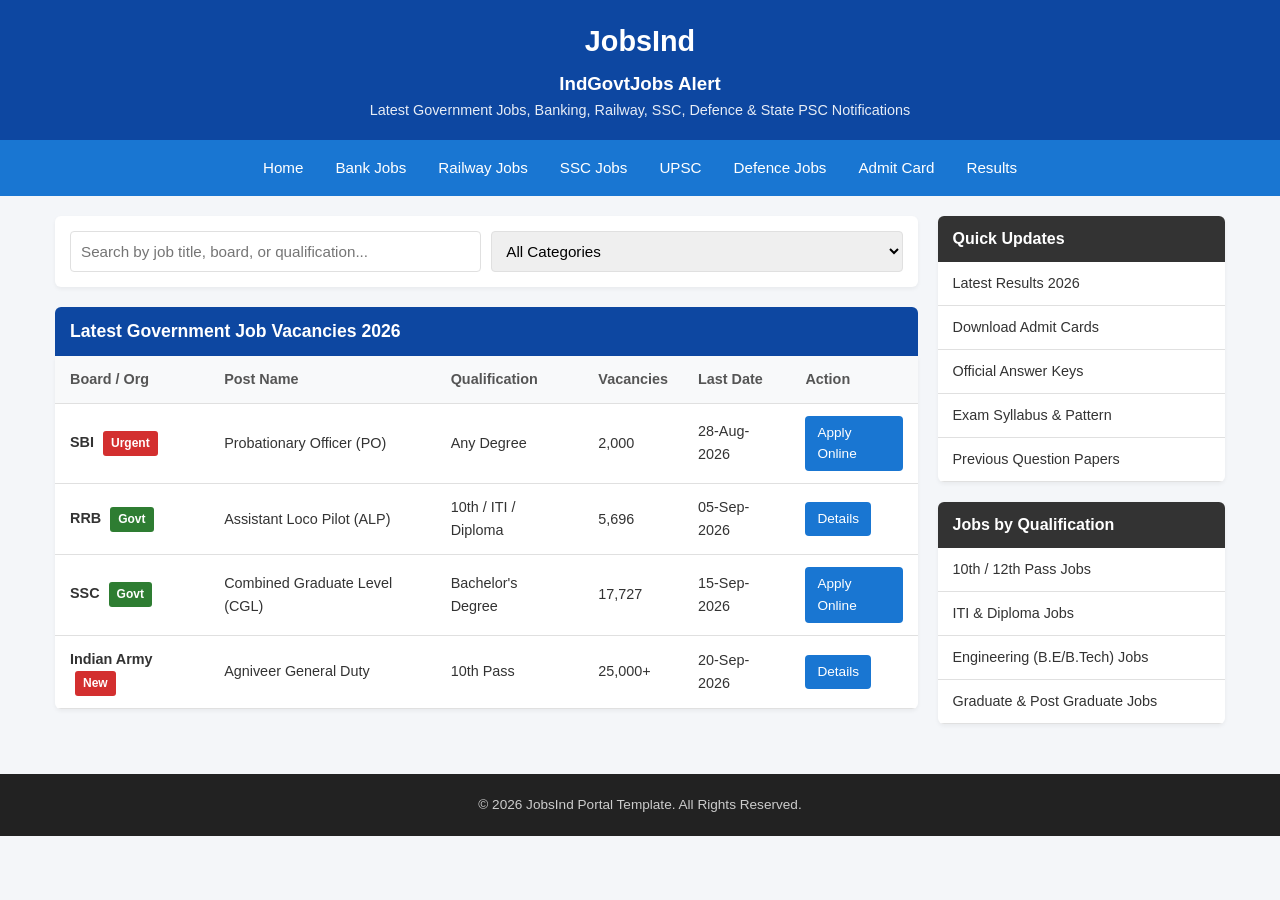
==== index.html @ b1cbacf9 "Create index.html" ====
<!DOCTYPE html>
<html lang="en">
<head>
  <meta charset="UTF-8" />
  <meta name="viewport" content="width=device-width, initial-scale=1.0" />
  <title>IndGovtJobs Alert - Latest Recruitment Notifications</title>
  <style>
    :root {
      --primary-color: #0d47a1;
      --secondary-color: #1976d2;
      --accent-color: #d32f2f;
      --bg-color: #f4f6f9;
      --card-bg: #ffffff;
      --text-color: #333333;
      --border-color: #e0e0e0;
    }

    * {
      box-sizing: border-box;
      margin: 0;
      padding: 0;
      font-family: 'Segoe UI', Tahoma, Geneva, Verdana, sans-serif;
    }

    body {
      background-color: var(--bg-color);
      color: var(--text-color);
      line-height: 1.6;
    }

    /* Header Section */
    header {
      background: var(--primary-color);
      color: #fff;
      padding: 18px 20px;
      text-align: center;
    }

    header h1 {
      font-size: 1.8rem;
      margin-bottom: 5px;
    }

    header p {
      font-size: 0.9rem;
      opacity: 0.9;
    }

    /* Navigation Bar */
    nav {
      background: var(--secondary-color);
      display: flex;
      justify-content: center;
      flex-wrap: wrap;
      padding: 8px 0;
    }

    nav a {
      color: white;
      text-decoration: none;
      padding: 8px 16px;
      font-size: 0.95rem;
      font-weight: 500;
      transition: background 0.2s;
    }

    nav a:hover {
      background: rgba(255, 255, 255, 0.2);
      border-radius: 4px;
    }

    /* Layout Grid */
    .container {
      max-width: 1200px;
      margin: 20px auto;
      padding: 0 15px;
      display: grid;
      grid-template-columns: 3fr 1fr;
      gap: 20px;
    }

    @media (max-width: 768px) {
      .container {
        grid-template-columns: 1fr;
      }
    }

    /* Filter & Search Bar */
    .search-box {
      background: var(--card-bg);
      padding: 15px;
      border-radius: 6px;
      margin-bottom: 20px;
      box-shadow: 0 2px 4px rgba(0,0,0,0.05);
      display: flex;
      gap: 10px;
      flex-wrap: wrap;
    }

    .search-box input, .search-box select {
      padding: 10px;
      border: 1px solid var(--border-color);
      border-radius: 4px;
      flex: 1;
      min-width: 180px;
      font-size: 0.95rem;
    }

    /* Main Table Section */
    .section-title {
      background: var(--primary-color);
      color: white;
      padding: 10px 15px;
      font-size: 1.1rem;
      border-radius: 6px 6px 0 0;
      font-weight: 600;
    }

    .job-table-container {
      background: var(--card-bg);
      border-radius: 0 0 6px 6px;
      box-shadow: 0 2px 4px rgba(0,0,0,0.05);
      overflow-x: auto;
    }

    table {
      width: 100%;
      border-collapse: collapse;
      text-align: left;
    }

    th, td {
      padding: 12px 15px;
      border-bottom: 1px solid var(--border-color);
      font-size: 0.9rem;
    }

    th {
      background-color: #f8f9fa;
      color: #555;
    }

    tr:hover {
      background-color: #f1f5f9;
    }

    .badge {
      display: inline-block;
      padding: 3px 8px;
      font-size: 0.75rem;
      border-radius: 3px;
      font-weight: 600;
      color: white;
      margin-left: 5px;
    }

    .badge-urgent { background: var(--accent-color); }
    .badge-govt { background: #2e7d32; }

    .btn-apply {
      background: var(--secondary-color);
      color: white;
      padding: 6px 12px;
      text-decoration: none;
      border-radius: 4px;
      font-size: 0.85rem;
      display: inline-block;
    }

    .btn-apply:hover {
      background: var(--primary-color);
    }

    /* Sidebar Widgets */
    .widget {
      background: var(--card-bg);
      border-radius: 6px;
      margin-bottom: 20px;
      box-shadow: 0 2px 4px rgba(0,0,0,0.05);
      overflow: hidden;
    }

    .widget-title {
      background: #333;
      color: white;
      padding: 10px 15px;
      font-size: 1rem;
      font-weight: 600;
    }

    .widget-list {
      list-style: none;
    }

    .widget-list li {
      border-bottom: 1px solid var(--border-color);
    }

    .widget-list a {
      display: block;
      padding: 10px 15px;
      color: var(--text-color);
      text-decoration: none;
      font-size: 0.9rem;
      transition: background 0.2s;
    }

    .widget-list a:hover {
      background: #eef2f7;
      color: var(--primary-color);
    }

    /* Footer */
    footer {
      background: #222;
      color: #ccc;
      text-align: center;
      padding: 20px;
      margin-top: 30px;
      font-size: 0.85rem;
    }
  </style>
</head>
<body>

  <!-- Header -->
  <header>
    <h1>JobsInd</h1>
    <h3>IndGovtJobs Alert</h3>
    <p>Latest Government Jobs, Banking, Railway, SSC, Defence & State PSC Notifications</p>
  </header>

  <!-- Navigation Menu -->
  <nav>
    <a href="#">Home</a>
    <a href="#">Bank Jobs</a>
    <a href="#">Railway Jobs</a>
    <a href="#">SSC Jobs</a>
    <a href="#">UPSC</a>
    <a href="#">Defence Jobs</a>
    <a href="#">Admit Card</a>
    <a href="#">Results</a>
  </nav>

  <!-- Main Container -->
  <div class="container">
    
    <!-- Left Column: Main Content -->
    <main>
      <!-- Real-time Filter Bar -->
      <div class="search-box">
        <input type="text" id="searchInput" placeholder="Search by job title, board, or qualification..." onkeyup="filterJobs()" />
        <select id="categorySelect" onchange="filterJobs()">
          <option value="">All Categories</option>
          <option value="Banking">Banking</option>
          <option value="Railways">Railways</option>
          <option value="SSC">SSC</option>
          <option value="Defence">Defence</option>
        </select>
      </div>

      <!-- Job Recruitment Table -->
      <div class="section-title">Latest Government Job Vacancies 2026</div>
      <div class="job-table-container">
        <table id="jobsTable">
          <thead>
            <tr>
              <th>Board / Org</th>
              <th>Post Name</th>
              <th>Qualification</th>
              <th>Vacancies</th>
              <th>Last Date</th>
              <th>Action</th>
            </tr>
          </thead>
          <tbody>
            <tr data-category="Banking">
              <td><strong>SBI</strong> <span class="badge badge-urgent">Urgent</span></td>
              <td>Probationary Officer (PO)</td>
              <td>Any Degree</td>
              <td>2,000</td>
              <td>28-Aug-2026</td>
              <td><a href="#" class="btn-apply">Apply Online</a></td>
            </tr>
            <tr data-category="Railways">
              <td><strong>RRB</strong> <span class="badge badge-govt">Govt</span></td>
              <td>Assistant Loco Pilot (ALP)</td>
              <td>10th / ITI / Diploma</td>
              <td>5,696</td>
              <td>05-Sep-2026</td>
              <td><a href="#" class="btn-apply">Details</a></td>
            </tr>
            <tr data-category="SSC">
              <td><strong>SSC</strong> <span class="badge badge-govt">Govt</span></td>
              <td>Combined Graduate Level (CGL)</td>
              <td>Bachelor's Degree</td>
              <td>17,727</td>
              <td>15-Sep-2026</td>
              <td><a href="#" class="btn-apply">Apply Online</a></td>
            </tr>
            <tr data-category="Defence">
              <td><strong>Indian Army</strong> <span class="badge badge-urgent">New</span></td>
              <td>Agniveer General Duty</td>
              <td>10th Pass</td>
              <td>25,000+</td>
              <td>20-Sep-2026</td>
              <td><a href="#" class="btn-apply">Details</a></td>
            </tr>
          </tbody>
        </table>
      </div>
    </main>

    <!-- Right Sidebar -->
    <aside>
      <div class="widget">
        <div class="widget-title">Quick Updates</div>
        <ul class="widget-list">
          <li><a href="#">Latest Results 2026</a></li>
          <li><a href="#">Download Admit Cards</a></li>
          <li><a href="#">Official Answer Keys</a></li>
          <li><a href="#">Exam Syllabus & Pattern</a></li>
          <li><a href="#">Previous Question Papers</a></li>
        </ul>
      </div>

      <div class="widget">
        <div class="widget-title">Jobs by Qualification</div>
        <ul class="widget-list">
          <li><a href="#">10th / 12th Pass Jobs</a></li>
          <li><a href="#">ITI & Diploma Jobs</a></li>
          <li><a href="#">Engineering (B.E/B.Tech) Jobs</a></li>
          <li><a href="#">Graduate & Post Graduate Jobs</a></li>
        </ul>
      </div>
    </aside>

  </div>

  <!-- Footer -->
  <footer>
    <p>&copy; 2026 JobsInd Portal Template. All Rights Reserved.</p>
  </footer>

  <!-- JavaScript Filter Logic -->
  <script>
    function filterJobs() {
      const searchInput = document.getElementById('searchInput').value.toLowerCase();
      const selectedCategory = document.getElementById('categorySelect').value;
      const tableRows = document.querySelectorAll('#jobsTable tbody tr');

      tableRows.forEach(row => {
        const textContent = row.textContent.toLowerCase();
        const rowCategory = row.getAttribute('data-category');

        const matchesSearch = textContent.includes(searchInput);
        const matchesCategory = selectedCategory === "" || rowCategory === selectedCategory;

        if (matchesSearch && matchesCategory) {
          row.style.display = "";
        } else {
          row.style.display = "none";
        }
      });
    }
  </script>
</body>
</html>
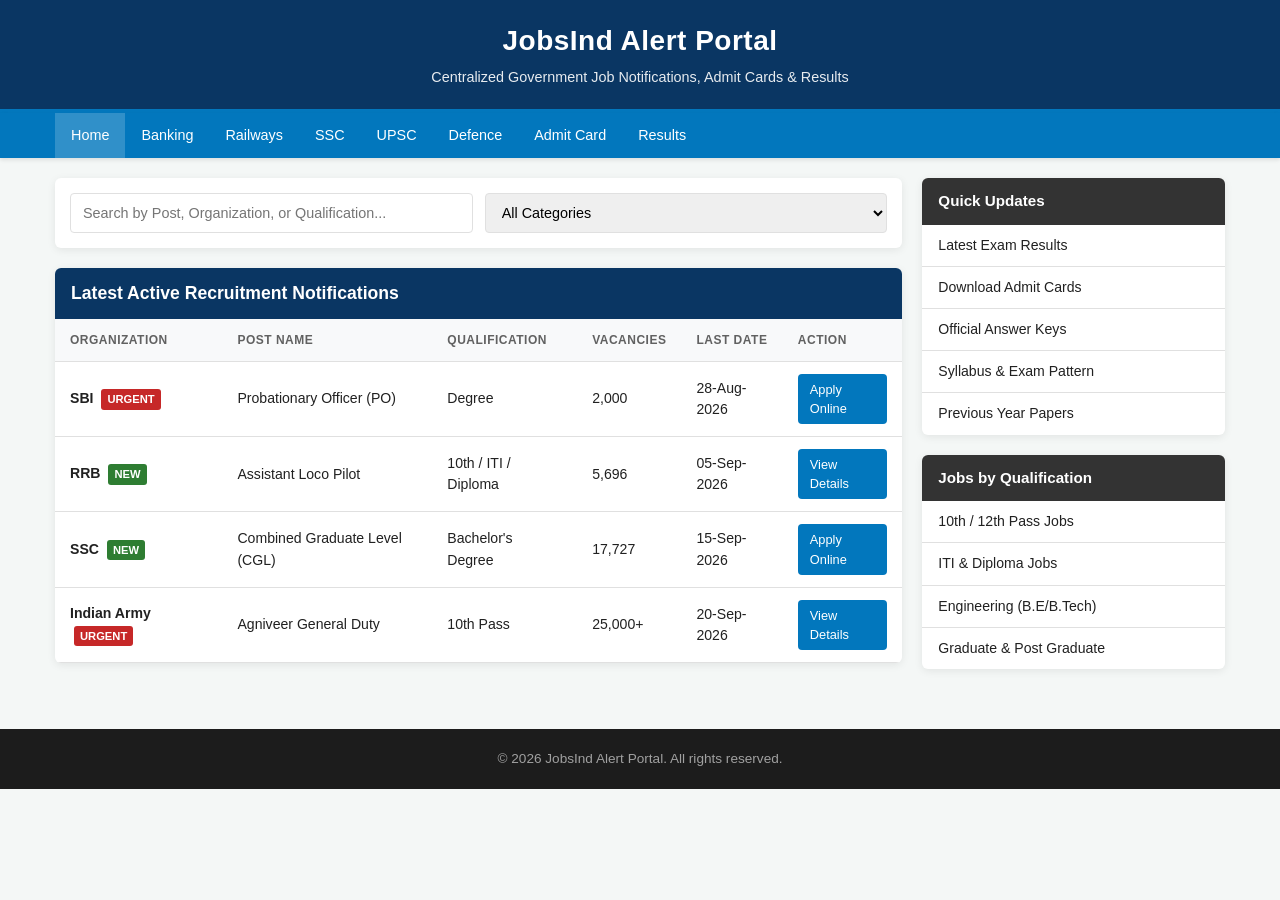
==== commit 70c9de91: "Update index.html" ====
--- a/index.html
+++ b/index.html
@@ -3,123 +3,155 @@
 <head>
   <meta charset="UTF-8" />
   <meta name="viewport" content="width=device-width, initial-scale=1.0" />
-  <title>IndGovtJobs Alert - Latest Recruitment Notifications</title>
+  <title>JobsInd Alert Portal - Latest Government Recruitment</title>
   <style>
+    /* CSS Variables for Global Styling */
     :root {
-      --primary-color: #0d47a1;
-      --secondary-color: #1976d2;
-      --accent-color: #d32f2f;
-      --bg-color: #f4f6f9;
-      --card-bg: #ffffff;
-      --text-color: #333333;
+      --primary: #0a3663;
+      --primary-hover: #072748;
+      --secondary: #0277bd;
+      --accent: #c62828;
+      --bg-light: #f4f7f6;
+      --surface: #ffffff;
+      --text-main: #212121;
+      --text-muted: #616161;
       --border-color: #e0e0e0;
-    }
-
+      --shadow: 0 2px 8px rgba(0, 0, 0, 0.08);
+      --radius: 6px;
+    }
+
+    /* Reset & Base Styles */
     * {
       box-sizing: border-box;
       margin: 0;
       padding: 0;
-      font-family: 'Segoe UI', Tahoma, Geneva, Verdana, sans-serif;
+      font-family: -apple-system, BlinkMacSystemFont, "Segoe UI", Roboto, Oxygen, Ubuntu, Cantarell, sans-serif;
     }
 
     body {
-      background-color: var(--bg-color);
-      color: var(--text-color);
-      line-height: 1.6;
-    }
-
-    /* Header Section */
+      background-color: var(--bg-light);
+      color: var(--text-main);
+      line-height: 1.5;
+    }
+
+    /* Top Header */
     header {
-      background: var(--primary-color);
-      color: #fff;
-      padding: 18px 20px;
+      background: var(--primary);
+      color: #ffffff;
+      padding: 20px 15px;
       text-align: center;
+      border-bottom: 4px solid var(--secondary);
     }
 
     header h1 {
-      font-size: 1.8rem;
-      margin-bottom: 5px;
+      font-size: 1.75rem;
+      font-weight: 700;
+      letter-spacing: 0.5px;
     }
 
     header p {
       font-size: 0.9rem;
+      margin-top: 5px;
       opacity: 0.9;
     }
 
     /* Navigation Bar */
+    .nav-wrapper {
+      background: var(--secondary);
+      position: sticky;
+      top: 0;
+      z-index: 100;
+      box-shadow: 0 2px 4px rgba(0,0,0,0.1);
+    }
+
     nav {
-      background: var(--secondary-color);
+      max-width: 1200px;
+      margin: 0 auto;
       display: flex;
-      justify-content: center;
-      flex-wrap: wrap;
-      padding: 8px 0;
-    }
-
-    nav a {
-      color: white;
+      justify-content: space-between;
+      align-items: center;
+      padding: 0 15px;
+    }
+
+    .nav-links {
+      display: flex;
+      list-style: none;
+      overflow-x: auto;
+      white-space: nowrap;
+      -webkit-overflow-scrolling: touch;
+    }
+
+    .nav-links li a {
+      display: block;
+      color: #ffffff;
       text-decoration: none;
-      padding: 8px 16px;
-      font-size: 0.95rem;
+      padding: 12px 16px;
+      font-size: 0.9rem;
       font-weight: 500;
       transition: background 0.2s;
     }
 
-    nav a:hover {
-      background: rgba(255, 255, 255, 0.2);
-      border-radius: 4px;
-    }
-
-    /* Layout Grid */
+    .nav-links li a:hover,
+    .nav-links li a.active {
+      background: rgba(255, 255, 255, 0.18);
+    }
+
+    /* Responsive Main Container */
     .container {
       max-width: 1200px;
       margin: 20px auto;
       padding: 0 15px;
       display: grid;
-      grid-template-columns: 3fr 1fr;
+      grid-template-columns: 2.8fr 1fr;
       gap: 20px;
     }
 
-    @media (max-width: 768px) {
-      .container {
-        grid-template-columns: 1fr;
-      }
-    }
-
     /* Filter & Search Bar */
-    .search-box {
-      background: var(--card-bg);
+    .filter-card {
+      background: var(--surface);
       padding: 15px;
-      border-radius: 6px;
+      border-radius: var(--radius);
+      box-shadow: var(--shadow);
       margin-bottom: 20px;
-      box-shadow: 0 2px 4px rgba(0,0,0,0.05);
       display: flex;
-      gap: 10px;
+      gap: 12px;
       flex-wrap: wrap;
     }
 
-    .search-box input, .search-box select {
-      padding: 10px;
+    .filter-card input,
+    .filter-card select {
+      padding: 10px 12px;
       border: 1px solid var(--border-color);
       border-radius: 4px;
+      font-size: 0.9rem;
+      outline: none;
       flex: 1;
       min-width: 180px;
-      font-size: 0.95rem;
-    }
-
-    /* Main Table Section */
-    .section-title {
-      background: var(--primary-color);
-      color: white;
-      padding: 10px 15px;
+    }
+
+    .filter-card input:focus,
+    .filter-card select:focus {
+      border-color: var(--secondary);
+    }
+
+    /* Content Area & Table */
+    .card {
+      background: var(--surface);
+      border-radius: var(--radius);
+      box-shadow: var(--shadow);
+      overflow: hidden;
+    }
+
+    .card-header {
+      background: var(--primary);
+      color: #ffffff;
+      padding: 12px 16px;
       font-size: 1.1rem;
-      border-radius: 6px 6px 0 0;
       font-weight: 600;
     }
 
-    .job-table-container {
-      background: var(--card-bg);
-      border-radius: 0 0 6px 6px;
-      box-shadow: 0 2px 4px rgba(0,0,0,0.05);
+    .table-responsive {
+      width: 100%;
       overflow-x: auto;
     }
 
@@ -127,64 +159,73 @@
       width: 100%;
       border-collapse: collapse;
       text-align: left;
+      min-width: 600px; /* Guarantees table structure on smaller screens */
     }
 
     th, td {
       padding: 12px 15px;
       border-bottom: 1px solid var(--border-color);
-      font-size: 0.9rem;
+      font-size: 0.88rem;
     }
 
     th {
-      background-color: #f8f9fa;
-      color: #555;
-    }
-
-    tr:hover {
-      background-color: #f1f5f9;
-    }
-
+      background: #f8f9fa;
+      color: var(--text-muted);
+      font-weight: 600;
+      text-transform: uppercase;
+      font-size: 0.75rem;
+      letter-spacing: 0.5px;
+    }
+
+    tbody tr:hover {
+      background: #f1f5f9;
+    }
+
+    /* Badges & Buttons */
     .badge {
       display: inline-block;
-      padding: 3px 8px;
-      font-size: 0.75rem;
+      padding: 2px 6px;
       border-radius: 3px;
-      font-weight: 600;
-      color: white;
-      margin-left: 5px;
-    }
-
-    .badge-urgent { background: var(--accent-color); }
-    .badge-govt { background: #2e7d32; }
-
-    .btn-apply {
-      background: var(--secondary-color);
-      color: white;
+      font-size: 0.7rem;
+      font-weight: 700;
+      color: #ffffff;
+      margin-left: 4px;
+      text-transform: uppercase;
+    }
+
+    .badge-urgent { background-color: var(--accent); }
+    .badge-new { background-color: #2e7d32; }
+
+    .btn-action {
+      background: var(--secondary);
+      color: #ffffff;
       padding: 6px 12px;
       text-decoration: none;
       border-radius: 4px;
-      font-size: 0.85rem;
+      font-size: 0.8rem;
+      font-weight: 500;
       display: inline-block;
-    }
-
-    .btn-apply:hover {
-      background: var(--primary-color);
+      transition: background 0.2s;
+    }
+
+    .btn-action:hover {
+      background: var(--primary);
     }
 
     /* Sidebar Widgets */
-    .widget {
-      background: var(--card-bg);
-      border-radius: 6px;
+    .sidebar-widget {
+      background: var(--surface);
+      border-radius: var(--radius);
+      box-shadow: var(--shadow);
       margin-bottom: 20px;
-      box-shadow: 0 2px 4px rgba(0,0,0,0.05);
       overflow: hidden;
     }
 
-    .widget-title {
-      background: #333;
-      color: white;
-      padding: 10px 15px;
-      font-size: 1rem;
+    .widget-header {
+      background: #333333;
+      color: #ffffff;
+      padding: 12px 16px;
+      font-size: 0.95rem;
       font-weight: 600;
     }
 
@@ -196,28 +237,57 @@
       border-bottom: 1px solid var(--border-color);
     }
 
+    .widget-list li:last-child {
+      border-bottom: none;
+    }
+
     .widget-list a {
       display: block;
-      padding: 10px 15px;
-      color: var(--text-color);
+      padding: 10px 16px;
+      color: var(--text-main);
       text-decoration: none;
-      font-size: 0.9rem;
-      transition: background 0.2s;
+      font-size: 0.88rem;
+      transition: background 0.2s, color 0.2s;
     }
 
     .widget-list a:hover {
-      background: #eef2f7;
-      color: var(--primary-color);
+      background: #f0f4f8;
+      color: var(--secondary);
     }
 
     /* Footer */
     footer {
-      background: #222;
-      color: #ccc;
+      background: #1c1c1c;
+      color: #a0a0a0;
       text-align: center;
-      padding: 20px;
-      margin-top: 30px;
+      padding: 20px 15px;
       font-size: 0.85rem;
+      margin-top: 40px;
+    }
+
+    /* Mobile Responsive Breakpoint */
+    @media (max-width: 768px) {
+      .container {
+        grid-template-columns: 1fr;
+        margin: 10px auto;
+      }
+
+      header h1 {
+        font-size: 1.4rem;
+      }
+
+      header p {
+        font-size: 0.8rem;
+      }
+
+      .filter-card {
+        flex-direction: column;
+      }
+
+      .filter-card input,
+      .filter-card select {
+        width: 100%;
+      }
     }
   </style>
 </head>
@@ -225,32 +295,40 @@
 
   <!-- Header -->
   <header>
-    <h1>JobsInd</h1>
-    <h3>IndGovtJobs Alert</h3>
-    <p>Latest Government Jobs, Banking, Railway, SSC, Defence & State PSC Notifications</p>
+    <h1>JobsInd Alert Portal</h1>
+    <p>Centralized Government Job Notifications, Admit Cards & Results</p>
   </header>
 
-  <!-- Navigation Menu -->
-  <nav>
-    <a href="#">Home</a>
-    <a href="#">Bank Jobs</a>
-    <a href="#">Railway Jobs</a>
-    <a href="#">SSC Jobs</a>
-    <a href="#">UPSC</a>
-    <a href="#">Defence Jobs</a>
-    <a href="#">Admit Card</a>
-    <a href="#">Results</a>
-  </nav>
-
-  <!-- Main Container -->
+  <!-- Responsive Navigation -->
+  <div class="nav-wrapper">
+    <nav>
+      <ul class="nav-links">
+        <li><a href="#" class="active">Home</a></li>
+        <li><a href="#">Banking</a></li>
+        <li><a href="#">Railways</a></li>
+        <li><a href="#">SSC</a></li>
+        <li><a href="#">UPSC</a></li>
+        <li><a href="#">Defence</a></li>
+        <li><a href="#">Admit Card</a></li>
+        <li><a href="#">Results</a></li>
+      </ul>
+    </nav>
+  </div>
+
+  <!-- Main Grid Layout -->
   <div class="container">
-    
-    <!-- Left Column: Main Content -->
+
+    <!-- Primary Content Area -->
     <main>
-      <!-- Real-time Filter Bar -->
-      <div class="search-box">
-        <input type="text" id="searchInput" placeholder="Search by job title, board, or qualification..." onkeyup="filterJobs()" />
-        <select id="categorySelect" onchange="filterJobs()">
+      <!-- Search and Filter Tools -->
+      <div class="filter-card">
+        <input 
+          type="text" 
+          id="searchInput" 
+          placeholder="Search by Post, Organization, or Qualification..." 
+          onkeyup="applyFilter()"
+        />
+        <select id="categorySelect" onchange="applyFilter()">
           <option value="">All Categories</option>
           <option value="Banking">Banking</option>
           <option value="Railways">Railways</option>
@@ -259,78 +337,80 @@
         </select>
       </div>
 
-      <!-- Job Recruitment Table -->
-      <div class="section-title">Latest Government Job Vacancies 2026</div>
-      <div class="job-table-container">
-        <table id="jobsTable">
-          <thead>
-            <tr>
-              <th>Board / Org</th>
-              <th>Post Name</th>
-              <th>Qualification</th>
-              <th>Vacancies</th>
-              <th>Last Date</th>
-              <th>Action</th>
-            </tr>
-          </thead>
-          <tbody>
-            <tr data-category="Banking">
-              <td><strong>SBI</strong> <span class="badge badge-urgent">Urgent</span></td>
-              <td>Probationary Officer (PO)</td>
-              <td>Any Degree</td>
-              <td>2,000</td>
-              <td>28-Aug-2026</td>
-              <td><a href="#" class="btn-apply">Apply Online</a></td>
-            </tr>
-            <tr data-category="Railways">
-              <td><strong>RRB</strong> <span class="badge badge-govt">Govt</span></td>
-              <td>Assistant Loco Pilot (ALP)</td>
-              <td>10th / ITI / Diploma</td>
-              <td>5,696</td>
-              <td>05-Sep-2026</td>
-              <td><a href="#" class="btn-apply">Details</a></td>
-            </tr>
-            <tr data-category="SSC">
-              <td><strong>SSC</strong> <span class="badge badge-govt">Govt</span></td>
-              <td>Combined Graduate Level (CGL)</td>
-              <td>Bachelor's Degree</td>
-              <td>17,727</td>
-              <td>15-Sep-2026</td>
-              <td><a href="#" class="btn-apply">Apply Online</a></td>
-            </tr>
-            <tr data-category="Defence">
-              <td><strong>Indian Army</strong> <span class="badge badge-urgent">New</span></td>
-              <td>Agniveer General Duty</td>
-              <td>10th Pass</td>
-              <td>25,000+</td>
-              <td>20-Sep-2026</td>
-              <td><a href="#" class="btn-apply">Details</a></td>
-            </tr>
-          </tbody>
-        </table>
+      <!-- Main Job Table -->
+      <div class="card">
+        <div class="card-header">Latest Active Recruitment Notifications</div>
+        <div class="table-responsive">
+          <table id="recruitmentTable">
+            <thead>
+              <tr>
+                <th>Organization</th>
+                <th>Post Name</th>
+                <th>Qualification</th>
+                <th>Vacancies</th>
+                <th>Last Date</th>
+                <th>Action</th>
+              </tr>
+            </thead>
+            <tbody>
+              <tr data-category="Banking">
+                <td><strong>SBI</strong> <span class="badge badge-urgent">Urgent</span></td>
+                <td>Probationary Officer (PO)</td>
+                <td>Degree</td>
+                <td>2,000</td>
+                <td>28-Aug-2026</td>
+                <td><a href="#" class="btn-action">Apply Online</a></td>
+              </tr>
+              <tr data-category="Railways">
+                <td><strong>RRB</strong> <span class="badge badge-new">New</span></td>
+                <td>Assistant Loco Pilot</td>
+                <td>10th / ITI / Diploma</td>
+                <td>5,696</td>
+                <td>05-Sep-2026</td>
+                <td><a href="#" class="btn-action">View Details</a></td>
+              </tr>
+              <tr data-category="SSC">
+                <td><strong>SSC</strong> <span class="badge badge-new">New</span></td>
+                <td>Combined Graduate Level (CGL)</td>
+                <td>Bachelor's Degree</td>
+                <td>17,727</td>
+                <td>15-Sep-2026</td>
+                <td><a href="#" class="btn-action">Apply Online</a></td>
+              </tr>
+              <tr data-category="Defence">
+                <td><strong>Indian Army</strong> <span class="badge badge-urgent">Urgent</span></td>
+                <td>Agniveer General Duty</td>
+                <td>10th Pass</td>
+                <td>25,000+</td>
+                <td>20-Sep-2026</td>
+                <td><a href="#" class="btn-action">View Details</a></td>
+              </tr>
+            </tbody>
+          </table>
+        </div>
       </div>
     </main>
 
-    <!-- Right Sidebar -->
+    <!-- Sidebar Section -->
     <aside>
-      <div class="widget">
-        <div class="widget-title">Quick Updates</div>
+      <div class="sidebar-widget">
+        <div class="widget-header">Quick Updates</div>
         <ul class="widget-list">
-          <li><a href="#">Latest Results 2026</a></li>
+          <li><a href="#">Latest Exam Results</a></li>
           <li><a href="#">Download Admit Cards</a></li>
           <li><a href="#">Official Answer Keys</a></li>
-          <li><a href="#">Exam Syllabus & Pattern</a></li>
-          <li><a href="#">Previous Question Papers</a></li>
+          <li><a href="#">Syllabus & Exam Pattern</a></li>
+          <li><a href="#">Previous Year Papers</a></li>
         </ul>
       </div>
 
-      <div class="widget">
-        <div class="widget-title">Jobs by Qualification</div>
+      <div class="sidebar-widget">
+        <div class="widget-header">Jobs by Qualification</div>
         <ul class="widget-list">
           <li><a href="#">10th / 12th Pass Jobs</a></li>
           <li><a href="#">ITI & Diploma Jobs</a></li>
-          <li><a href="#">Engineering (B.E/B.Tech) Jobs</a></li>
-          <li><a href="#">Graduate & Post Graduate Jobs</a></li>
+          <li><a href="#">Engineering (B.E/B.Tech)</a></li>
+          <li><a href="#">Graduate & Post Graduate</a></li>
         </ul>
       </div>
     </aside>
@@ -339,21 +419,21 @@
 
   <!-- Footer -->
   <footer>
-    <p>&copy; 2026 JobsInd Portal Template. All Rights Reserved.</p>
+    <p>&copy; 2026 JobsInd Alert Portal. All rights reserved.</p>
   </footer>
 
-  <!-- JavaScript Filter Logic -->
+  <!-- Filter JavaScript -->
   <script>
-    function filterJobs() {
-      const searchInput = document.getElementById('searchInput').value.toLowerCase();
+    function applyFilter() {
+      const searchVal = document.getElementById('searchInput').value.toLowerCase();
       const selectedCategory = document.getElementById('categorySelect').value;
-      const tableRows = document.querySelectorAll('#jobsTable tbody tr');
-
-      tableRows.forEach(row => {
-        const textContent = row.textContent.toLowerCase();
+      const rows = document.querySelectorAll('#recruitmentTable tbody tr');
+
+      rows.forEach(row => {
+        const rowText = row.textContent.toLowerCase();
         const rowCategory = row.getAttribute('data-category');
 
-        const matchesSearch = textContent.includes(searchInput);
+        const matchesSearch = rowText.includes(searchVal);
         const matchesCategory = selectedCategory === "" || rowCategory === selectedCategory;
 
         if (matchesSearch && matchesCategory) {
@@ -366,5 +446,3 @@
   </script>
 </body>
 </html>
-
-
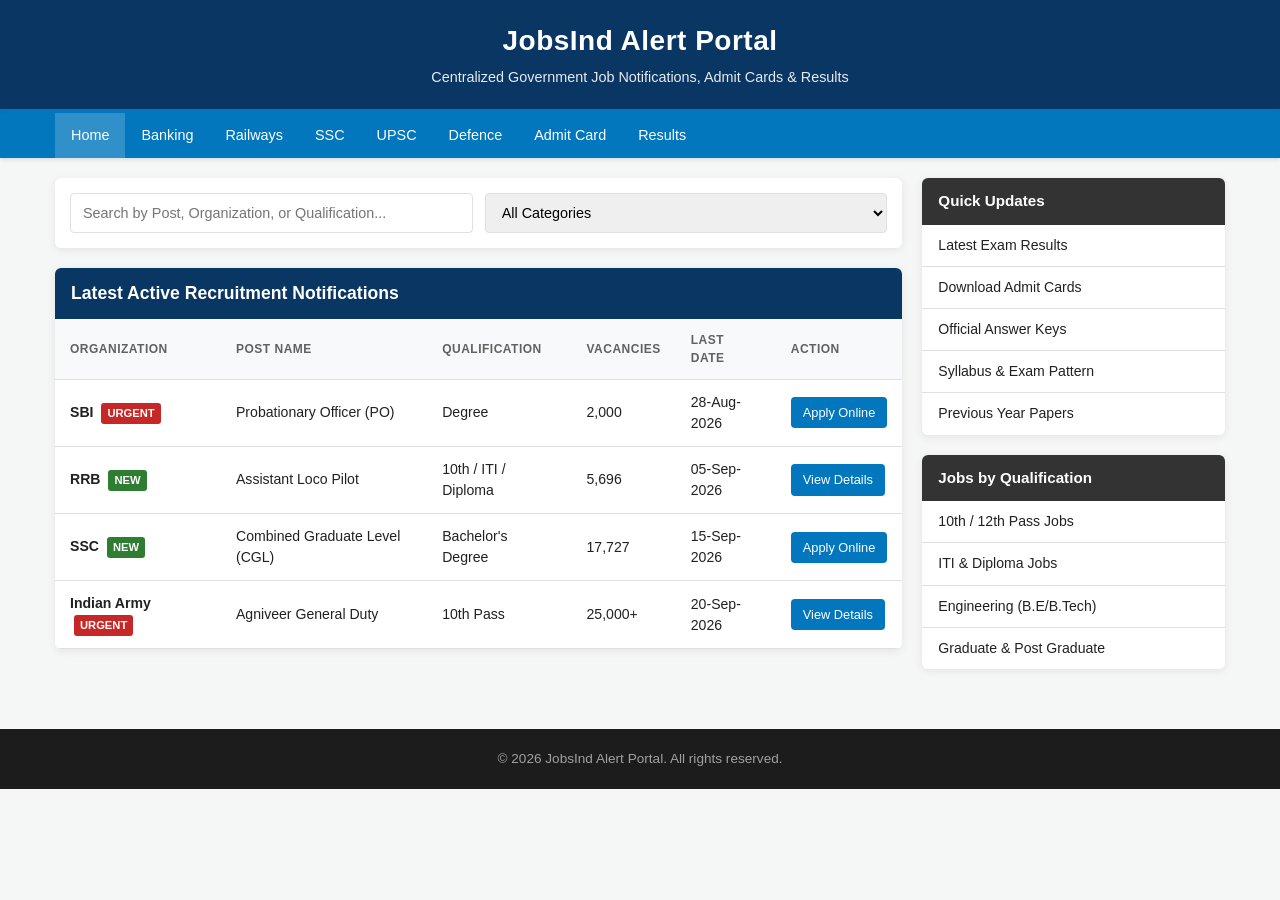
==== commit 9c56ca23: "Update index.html" ====
--- a/index.html
+++ b/index.html
@@ -20,7 +20,7 @@
       --radius: 6px;
     }
 
-    /* Reset & Base Styles */
+    /* Reset & Prevent Page-Level Horizontal Overflow */
     * {
       box-sizing: border-box;
       margin: 0;
@@ -28,7 +28,10 @@
       font-family: -apple-system, BlinkMacSystemFont, "Segoe UI", Roboto, Oxygen, Ubuntu, Cantarell, sans-serif;
     }
 
-    body {
+    html, body {
+      width: 100%;
+      max-width: 100%;
+      overflow-x: hidden; /* KEY FIX: Stops horizontal page leakage */
       background-color: var(--bg-light);
       color: var(--text-main);
       line-height: 1.5;
@@ -36,6 +39,7 @@
 
     /* Top Header */
     header {
+      width: 100%;
       background: var(--primary);
       color: #ffffff;
       padding: 20px 15px;
@@ -57,6 +61,7 @@
 
     /* Navigation Bar */
     .nav-wrapper {
+      width: 100%;
       background: var(--secondary);
       position: sticky;
       top: 0;
@@ -79,6 +84,7 @@
       overflow-x: auto;
       white-space: nowrap;
       -webkit-overflow-scrolling: touch;
+      width: 100%;
     }
 
     .nav-links li a {
@@ -99,6 +105,7 @@
     /* Responsive Main Container */
     .container {
       max-width: 1200px;
+      width: 100%;
       margin: 20px auto;
       padding: 0 15px;
       display: grid;
@@ -134,12 +141,13 @@
       border-color: var(--secondary);
     }
 
-    /* Content Area & Table */
+    /* Content Area & Table Container */
     .card {
       background: var(--surface);
       border-radius: var(--radius);
       box-shadow: var(--shadow);
       overflow: hidden;
+      width: 100%;
     }
 
     .card-header {
@@ -150,16 +158,20 @@
       font-weight: 600;
     }
 
+    /* KEY FIX: Strict Table Scroll Container */
     .table-responsive {
       width: 100%;
+      max-width: 100%;
       overflow-x: auto;
+      -webkit-overflow-scrolling: touch;
+      display: block;
     }
 
     table {
       width: 100%;
       border-collapse: collapse;
       text-align: left;
-      min-width: 600px; /* Guarantees table structure on smaller screens */
+      min-width: 600px; /* Table stays structured and scrolls isolated inside .table-responsive */
     }
 
     th, td {
@@ -205,6 +217,7 @@
       font-size: 0.8rem;
       font-weight: 500;
       display: inline-block;
+      white-space: nowrap;
       transition: background 0.2s;
     }
 
@@ -257,6 +270,7 @@
 
     /* Footer */
     footer {
+      width: 100%;
       background: #1c1c1c;
       color: #a0a0a0;
       text-align: center;
@@ -270,6 +284,7 @@
       .container {
         grid-template-columns: 1fr;
         margin: 10px auto;
+        padding: 0 10px;
       }
 
       header h1 {
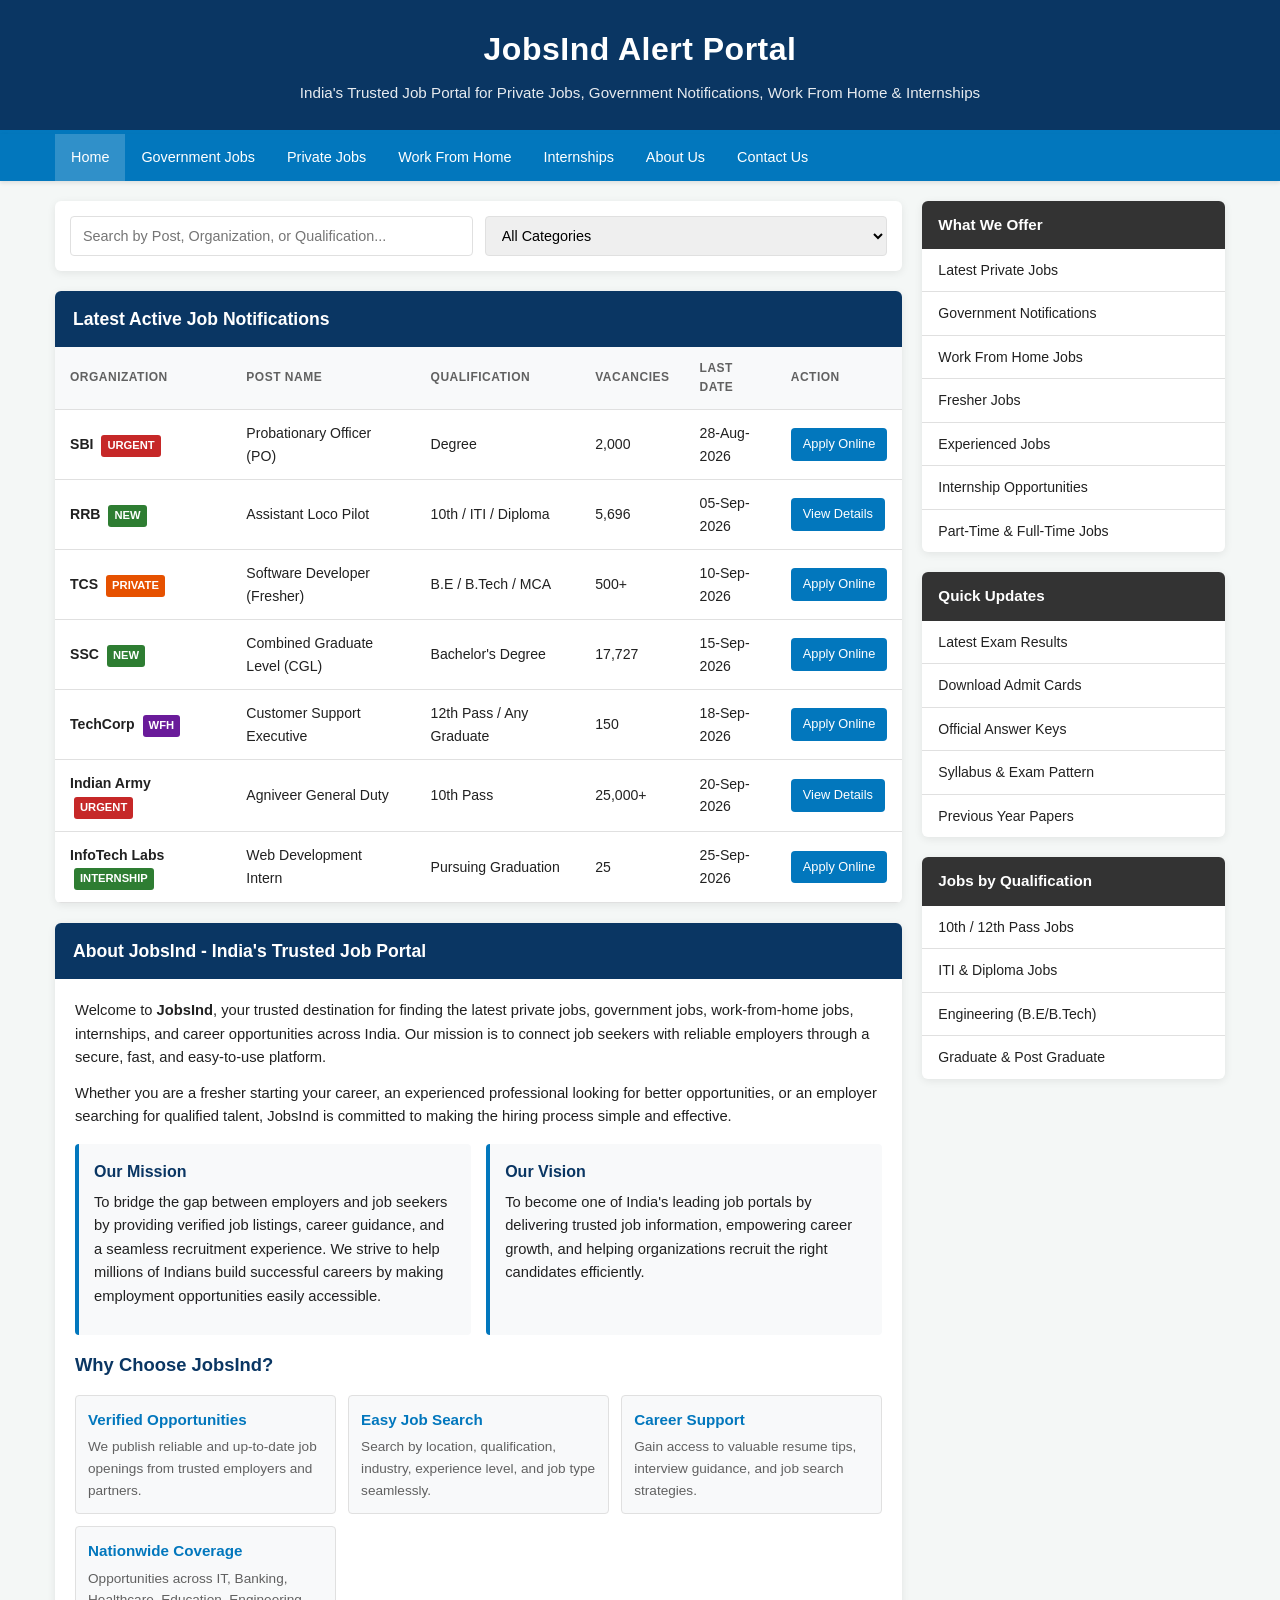
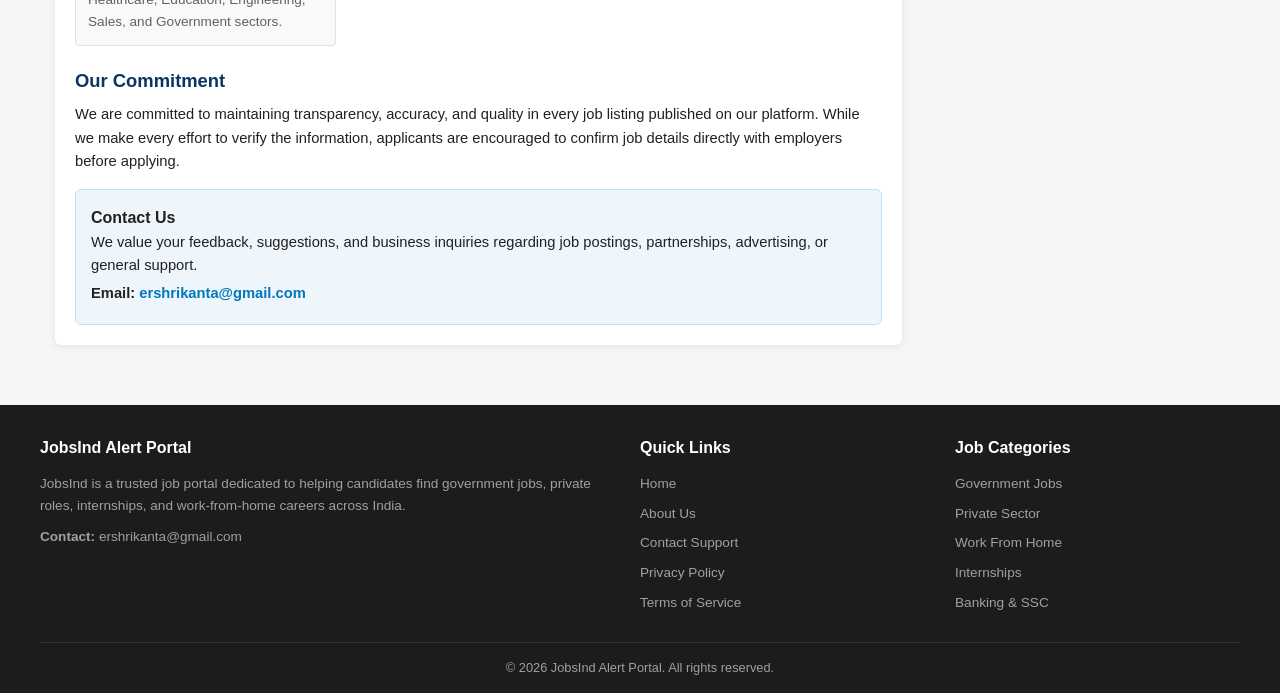
==== commit 9cc17344: "Rename Index.html to index.html" ====
--- a/index.html
+++ b/index.html
@@ -3,7 +3,7 @@
 <head>
   <meta charset="UTF-8" />
   <meta name="viewport" content="width=device-width, initial-scale=1.0" />
-  <title>JobsInd Alert Portal - Latest Government Recruitment</title>
+  <title>JobsInd - India's Trusted Job Portal | Latest Jobs & Notifications</title>
   <style>
     /* CSS Variables for Global Styling */
     :root {
@@ -28,13 +28,17 @@
       font-family: -apple-system, BlinkMacSystemFont, "Segoe UI", Roboto, Oxygen, Ubuntu, Cantarell, sans-serif;
     }
 
+    html {
+      scroll-behavior: smooth;
+    }
+
     html, body {
       width: 100%;
       max-width: 100%;
-      overflow-x: hidden; /* KEY FIX: Stops horizontal page leakage */
+      overflow-x: hidden;
       background-color: var(--bg-light);
       color: var(--text-main);
-      line-height: 1.5;
+      line-height: 1.6;
     }
 
     /* Top Header */
@@ -42,20 +46,20 @@
       width: 100%;
       background: var(--primary);
       color: #ffffff;
-      padding: 20px 15px;
+      padding: 24px 15px;
       text-align: center;
       border-bottom: 4px solid var(--secondary);
     }
 
     header h1 {
-      font-size: 1.75rem;
+      font-size: 2rem;
       font-weight: 700;
       letter-spacing: 0.5px;
     }
 
     header p {
-      font-size: 0.9rem;
-      margin-top: 5px;
+      font-size: 0.95rem;
+      margin-top: 6px;
       opacity: 0.9;
     }
 
@@ -141,37 +145,37 @@
       border-color: var(--secondary);
     }
 
-    /* Content Area & Table Container */
+    /* Card Layouts */
     .card {
       background: var(--surface);
       border-radius: var(--radius);
       box-shadow: var(--shadow);
       overflow: hidden;
       width: 100%;
+      margin-bottom: 20px;
     }
 
     .card-header {
       background: var(--primary);
       color: #ffffff;
-      padding: 12px 16px;
+      padding: 14px 18px;
       font-size: 1.1rem;
       font-weight: 600;
     }
 
-    /* KEY FIX: Strict Table Scroll Container */
+    .card-body {
+      padding: 20px;
+    }
+
+    /* Table Styles */
     .table-responsive {
       width: 100%;
-      max-width: 100%;
-      overflow-x: auto;
-      -webkit-overflow-scrolling: touch;
-      display: block;
     }
 
     table {
       width: 100%;
       border-collapse: collapse;
       text-align: left;
-      min-width: 600px; /* Table stays structured and scrolls isolated inside .table-responsive */
     }
 
     th, td {
@@ -207,6 +211,8 @@
 
     .badge-urgent { background-color: var(--accent); }
     .badge-new { background-color: #2e7d32; }
+    .badge-wfh { background-color: #6a1b9a; }
+    .badge-private { background-color: #e65100; }
 
     .btn-action {
       background: var(--secondary);
@@ -268,40 +274,213 @@
       color: var(--secondary);
     }
 
+    /* About Section Styles */
+    .about-section h3 {
+      color: var(--primary);
+      margin-top: 15px;
+      margin-bottom: 8px;
+      font-size: 1.15rem;
+    }
+
+    .about-section p {
+      font-size: 0.92rem;
+      color: var(--text-main);
+      margin-bottom: 12px;
+    }
+
+    .grid-2col {
+      display: grid;
+      grid-template-columns: 1fr 1fr;
+      gap: 15px;
+      margin: 15px 0;
+    }
+
+    .info-box {
+      background: #f8f9fa;
+      padding: 15px;
+      border-left: 4px solid var(--secondary);
+      border-radius: 4px;
+    }
+
+    .info-box h4 {
+      color: var(--primary);
+      margin-bottom: 6px;
+      font-size: 1rem;
+    }
+
+    .feature-grid {
+      display: grid;
+      grid-template-columns: repeat(auto-fit, minmax(200px, 1fr));
+      gap: 12px;
+      margin-top: 15px;
+    }
+
+    .feature-item {
+      background: #f8f9fa;
+      border: 1px solid var(--border-color);
+      border-radius: 4px;
+      padding: 12px;
+    }
+
+    .feature-item h5 {
+      color: var(--secondary);
+      font-size: 0.95rem;
+      margin-bottom: 4px;
+    }
+
+    .feature-item p {
+      font-size: 0.85rem;
+      margin-bottom: 0;
+      color: var(--text-muted);
+    }
+
+    /* Contact Box */
+    .contact-card {
+      background: #eef6fc;
+      border: 1px solid #b3e5fc;
+      border-radius: var(--radius);
+      padding: 15px;
+      margin-top: 15px;
+    }
+
+    .contact-card p {
+      margin-bottom: 4px;
+    }
+
+    .contact-card a {
+      color: var(--secondary);
+      font-weight: 600;
+      text-decoration: none;
+    }
+
+    .contact-card a:hover {
+      text-decoration: underline;
+    }
+
     /* Footer */
     footer {
       width: 100%;
       background: #1c1c1c;
       color: #a0a0a0;
-      text-align: center;
-      padding: 20px 15px;
+      padding: 30px 15px 15px 15px;
       font-size: 0.85rem;
       margin-top: 40px;
     }
 
-    /* Mobile Responsive Breakpoint */
-    @media (max-width: 768px) {
+    .footer-container {
+      max-width: 1200px;
+      margin: 0 auto;
+      display: grid;
+      grid-template-columns: 2fr 1fr 1fr;
+      gap: 30px;
+      padding-bottom: 20px;
+      border-bottom: 1px solid #333;
+    }
+
+    .footer-col h4 {
+      color: #ffffff;
+      font-size: 1rem;
+      margin-bottom: 12px;
+    }
+
+    .footer-col p {
+      line-height: 1.6;
+    }
+
+    .footer-col ul {
+      list-style: none;
+    }
+
+    .footer-col ul li {
+      margin-bottom: 8px;
+    }
+
+    .footer-col ul a {
+      color: #a0a0a0;
+      text-decoration: none;
+      transition: color 0.2s;
+    }
+
+    .footer-col ul a:hover {
+      color: #ffffff;
+    }
+
+    .footer-bottom {
+      max-width: 1200px;
+      margin: 15px auto 0 auto;
+      text-align: center;
+      font-size: 0.8rem;
+    }
+
+    /* Mobile Table to Card Conversion (Below 650px) */
+    @media (max-width: 650px) {
       .container {
         grid-template-columns: 1fr;
         margin: 10px auto;
         padding: 0 10px;
       }
 
-      header h1 {
-        font-size: 1.4rem;
-      }
-
-      header p {
-        font-size: 0.8rem;
-      }
-
-      .filter-card {
-        flex-direction: column;
-      }
-
-      .filter-card input,
-      .filter-card select {
+      header h1 { font-size: 1.5rem; }
+      header p { font-size: 0.85rem; }
+
+      .filter-card { flex-direction: column; }
+      .filter-card input, .filter-card select { width: 100%; }
+
+      .grid-2col {
+        grid-template-columns: 1fr;
+      }
+
+      .footer-container {
+        grid-template-columns: 1fr;
+        gap: 20px;
+      }
+
+      /* Hide traditional header row on mobile */
+      #recruitmentTable thead {
+        display: none;
+      }
+
+      /* Transform table elements into card blocks */
+      #recruitmentTable, 
+      #recruitmentTable tbody, 
+      #recruitmentTable tr, 
+      #recruitmentTable td {
+        display: block;
         width: 100%;
+      }
+
+      #recruitmentTable tr {
+        margin: 12px 0;
+        border: 1px solid var(--border-color);
+        border-radius: var(--radius);
+        background: var(--surface);
+        box-shadow: 0 1px 4px rgba(0,0,0,0.05);
+      }
+
+      #recruitmentTable td {
+        display: flex;
+        justify-content: space-between;
+        align-items: center;
+        padding: 10px 12px;
+        border-bottom: 1px dashed var(--border-color);
+        text-align: right;
+        font-size: 0.88rem;
+      }
+
+      #recruitmentTable td:last-child {
+        border-bottom: none;
+        background: #f9fbfd;
+      }
+
+      /* Dynamically display field labels on the left side of cards */
+      #recruitmentTable td::before {
+        content: attr(data-label);
+        font-weight: 700;
+        text-transform: uppercase;
+        font-size: 0.75rem;
+        color: var(--text-muted);
+        text-align: left;
+        padding-right: 10px;
       }
     }
   </style>
@@ -311,21 +490,20 @@
   <!-- Header -->
   <header>
     <h1>JobsInd Alert Portal</h1>
-    <p>Centralized Government Job Notifications, Admit Cards & Results</p>
+    <p>India's Trusted Job Portal for Private Jobs, Government Notifications, Work From Home & Internships</p>
   </header>
 
-  <!-- Responsive Navigation -->
+  <!-- Navigation Bar -->
   <div class="nav-wrapper">
     <nav>
       <ul class="nav-links">
         <li><a href="#" class="active">Home</a></li>
-        <li><a href="#">Banking</a></li>
-        <li><a href="#">Railways</a></li>
-        <li><a href="#">SSC</a></li>
-        <li><a href="#">UPSC</a></li>
-        <li><a href="#">Defence</a></li>
-        <li><a href="#">Admit Card</a></li>
-        <li><a href="#">Results</a></li>
+        <li><a href="#jobs-section">Government Jobs</a></li>
+        <li><a href="#jobs-section">Private Jobs</a></li>
+        <li><a href="#jobs-section">Work From Home</a></li>
+        <li><a href="#jobs-section">Internships</a></li>
+        <li><a href="#about">About Us</a></li>
+        <li><a href="#contact">Contact Us</a></li>
       </ul>
     </nav>
   </div>
@@ -340,21 +518,25 @@
         <input 
           type="text" 
           id="searchInput" 
+          aria-label="Search Job Listings"
           placeholder="Search by Post, Organization, or Qualification..." 
-          onkeyup="applyFilter()"
+          oninput="applyFilter()"
         />
-        <select id="categorySelect" onchange="applyFilter()">
+        <select id="categorySelect" aria-label="Filter by Category" onchange="applyFilter()">
           <option value="">All Categories</option>
           <option value="Banking">Banking</option>
           <option value="Railways">Railways</option>
           <option value="SSC">SSC</option>
           <option value="Defence">Defence</option>
+          <option value="IT & Private">IT & Private</option>
+          <option value="Work From Home">Work From Home</option>
+          <option value="Internship">Internship</option>
         </select>
       </div>
 
       <!-- Main Job Table -->
-      <div class="card">
-        <div class="card-header">Latest Active Recruitment Notifications</div>
+      <div class="card" id="jobs-section">
+        <div class="card-header">Latest Active Job Notifications</div>
         <div class="table-responsive">
           <table id="recruitmentTable">
             <thead>
@@ -369,45 +551,147 @@
             </thead>
             <tbody>
               <tr data-category="Banking">
-                <td><strong>SBI</strong> <span class="badge badge-urgent">Urgent</span></td>
-                <td>Probationary Officer (PO)</td>
-                <td>Degree</td>
-                <td>2,000</td>
-                <td>28-Aug-2026</td>
-                <td><a href="#" class="btn-action">Apply Online</a></td>
+                <td data-label="Organization"><strong>SBI</strong> <span class="badge badge-urgent">Urgent</span></td>
+                <td data-label="Post Name">Probationary Officer (PO)</td>
+                <td data-label="Qualification">Degree</td>
+                <td data-label="Vacancies">2,000</td>
+                <td data-label="Last Date">28-Aug-2026</td>
+                <td data-label="Action"><a href="#" class="btn-action">Apply Online</a></td>
               </tr>
               <tr data-category="Railways">
-                <td><strong>RRB</strong> <span class="badge badge-new">New</span></td>
-                <td>Assistant Loco Pilot</td>
-                <td>10th / ITI / Diploma</td>
-                <td>5,696</td>
-                <td>05-Sep-2026</td>
-                <td><a href="#" class="btn-action">View Details</a></td>
+                <td data-label="Organization"><strong>RRB</strong> <span class="badge badge-new">New</span></td>
+                <td data-label="Post Name">Assistant Loco Pilot</td>
+                <td data-label="Qualification">10th / ITI / Diploma</td>
+                <td data-label="Vacancies">5,696</td>
+                <td data-label="Last Date">05-Sep-2026</td>
+                <td data-label="Action"><a href="#" class="btn-action">View Details</a></td>
+              </tr>
+              <tr data-category="IT & Private">
+                <td data-label="Organization"><strong>TCS</strong> <span class="badge badge-private">Private</span></td>
+                <td data-label="Post Name">Software Developer (Fresher)</td>
+                <td data-label="Qualification">B.E / B.Tech / MCA</td>
+                <td data-label="Vacancies">500+</td>
+                <td data-label="Last Date">10-Sep-2026</td>
+                <td data-label="Action"><a href="#" class="btn-action">Apply Online</a></td>
               </tr>
               <tr data-category="SSC">
-                <td><strong>SSC</strong> <span class="badge badge-new">New</span></td>
-                <td>Combined Graduate Level (CGL)</td>
-                <td>Bachelor's Degree</td>
-                <td>17,727</td>
-                <td>15-Sep-2026</td>
-                <td><a href="#" class="btn-action">Apply Online</a></td>
+                <td data-label="Organization"><strong>SSC</strong> <span class="badge badge-new">New</span></td>
+                <td data-label="Post Name">Combined Graduate Level (CGL)</td>
+                <td data-label="Qualification">Bachelor's Degree</td>
+                <td data-label="Vacancies">17,727</td>
+                <td data-label="Last Date">15-Sep-2026</td>
+                <td data-label="Action"><a href="#" class="btn-action">Apply Online</a></td>
+              </tr>
+              <tr data-category="Work From Home">
+                <td data-label="Organization"><strong>TechCorp</strong> <span class="badge badge-wfh">WFH</span></td>
+                <td data-label="Post Name">Customer Support Executive</td>
+                <td data-label="Qualification">12th Pass / Any Graduate</td>
+                <td data-label="Vacancies">150</td>
+                <td data-label="Last Date">18-Sep-2026</td>
+                <td data-label="Action"><a href="#" class="btn-action">Apply Online</a></td>
               </tr>
               <tr data-category="Defence">
-                <td><strong>Indian Army</strong> <span class="badge badge-urgent">Urgent</span></td>
-                <td>Agniveer General Duty</td>
-                <td>10th Pass</td>
-                <td>25,000+</td>
-                <td>20-Sep-2026</td>
-                <td><a href="#" class="btn-action">View Details</a></td>
+                <td data-label="Organization"><strong>Indian Army</strong> <span class="badge badge-urgent">Urgent</span></td>
+                <td data-label="Post Name">Agniveer General Duty</td>
+                <td data-label="Qualification">10th Pass</td>
+                <td data-label="Vacancies">25,000+</td>
+                <td data-label="Last Date">20-Sep-2026</td>
+                <td data-label="Action"><a href="#" class="btn-action">View Details</a></td>
+              </tr>
+              <tr data-category="Internship">
+                <td data-label="Organization"><strong>InfoTech Labs</strong> <span class="badge badge-new">Internship</span></td>
+                <td data-label="Post Name">Web Development Intern</td>
+                <td data-label="Qualification">Pursuing Graduation</td>
+                <td data-label="Vacancies">25</td>
+                <td data-label="Last Date">25-Sep-2026</td>
+                <td data-label="Action"><a href="#" class="btn-action">Apply Online</a></td>
+              </tr>
+              <!-- Empty State Row -->
+              <tr id="noResultsRow" style="display: none;">
+                <td colspan="6" style="text-align: center; padding: 20px; color: var(--text-muted);">
+                  No job notifications match your search criteria.
+                </td>
               </tr>
             </tbody>
           </table>
         </div>
       </div>
+
+      <!-- About JobsInd Section -->
+      <div class="card about-section" id="about">
+        <div class="card-header">About JobsInd - India's Trusted Job Portal</div>
+        <div class="card-body">
+          <p>
+            Welcome to <strong>JobsInd</strong>, your trusted destination for finding the latest private jobs, government jobs, work-from-home jobs, internships, and career opportunities across India. Our mission is to connect job seekers with reliable employers through a secure, fast, and easy-to-use platform.
+          </p>
+          <p>
+            Whether you are a fresher starting your career, an experienced professional looking for better opportunities, or an employer searching for qualified talent, JobsInd is committed to making the hiring process simple and effective.
+          </p>
+
+          <div class="grid-2col">
+            <div class="info-box">
+              <h4>Our Mission</h4>
+              <p>To bridge the gap between employers and job seekers by providing verified job listings, career guidance, and a seamless recruitment experience. We strive to help millions of Indians build successful careers by making employment opportunities easily accessible.</p>
+            </div>
+            <div class="info-box">
+              <h4>Our Vision</h4>
+              <p>To become one of India's leading job portals by delivering trusted job information, empowering career growth, and helping organizations recruit the right candidates efficiently.</p>
+            </div>
+          </div>
+
+          <h3>Why Choose JobsInd?</h3>
+          <div class="feature-grid">
+            <div class="feature-item">
+              <h5>Verified Opportunities</h5>
+              <p>We publish reliable and up-to-date job openings from trusted employers and partners.</p>
+            </div>
+            <div class="feature-item">
+              <h5>Easy Job Search</h5>
+              <p>Search by location, qualification, industry, experience level, and job type seamlessly.</p>
+            </div>
+            <div class="feature-item">
+              <h5>Career Support</h5>
+              <p>Gain access to valuable resume tips, interview guidance, and job search strategies.</p>
+            </div>
+            <div class="feature-item">
+              <h5>Nationwide Coverage</h5>
+              <p>Opportunities across IT, Banking, Healthcare, Education, Engineering, Sales, and Government sectors.</p>
+            </div>
+          </div>
+
+          <h3 style="margin-top: 20px;">Our Commitment</h3>
+          <p>
+            We are committed to maintaining transparency, accuracy, and quality in every job listing published on our platform. While we make every effort to verify the information, applicants are encouraged to confirm job details directly with employers before applying.
+          </p>
+
+          <div class="contact-card" id="contact">
+            <h4>Contact Us</h4>
+            <p>We value your feedback, suggestions, and business inquiries regarding job postings, partnerships, advertising, or general support.</p>
+            <p><strong>Email:</strong> <a href="mailto:ershrikanta@gmail.com">ershrikanta@gmail.com</a></p>
+          </div>
+        </div>
+      </div>
+
     </main>
 
-    <!-- Sidebar Section -->
+
+<!-- Sidebar Section -->
     <aside>
+      <!-- What We Offer Widget -->
+      <div class="sidebar-widget">
+        <div class="widget-header">What We Offer</div>
+        <ul class="widget-list">
+          <li><a href="#jobs-section">Latest Private Jobs</a></li>
+          <li><a href="#jobs-section">Government Notifications</a></li>
+          <li><a href="#jobs-section">Work From Home Jobs</a></li>
+          <li><a href="#jobs-section">Fresher Jobs</a></li>
+          <li><a href="#jobs-section">Experienced Jobs</a></li>
+          <li><a href="#jobs-section">Internship Opportunities</a></li>
+          <li><a href="#jobs-section">Part-Time & Full-Time Jobs</a></li>
+        </ul>
+      </div>
+
+      <!-- Quick Updates Widget -->
       <div class="sidebar-widget">
         <div class="widget-header">Quick Updates</div>
         <ul class="widget-list">
@@ -419,6 +703,7 @@
         </ul>
       </div>
 
+      <!-- Jobs by Qualification Widget -->
       <div class="sidebar-widget">
         <div class="widget-header">Jobs by Qualification</div>
         <ul class="widget-list">
@@ -432,20 +717,60 @@
 
   </div>
 
-  <!-- Footer -->
+  <!-- Footer Section -->
   <footer>
-    <p>&copy; 2026 JobsInd Alert Portal. All rights reserved.</p>
+    <div class="footer-container">
+      <div class="footer-col">
+        <h4>JobsInd Alert Portal</h4>
+        <p>JobsInd is a trusted job portal dedicated to helping candidates find government jobs, private roles, internships, and work-from-home careers across India.</p>
+        <p style="margin-top: 10px;"><strong>Contact:</strong> ershrikanta@gmail.com</p>
+      </div>
+
+      <div class="footer-col">
+        <h4>Quick Links</h4>
+        <ul>
+          <li><a href="#">Home</a></li>
+          <li><a href="#about">About Us</a></li>
+          <li><a href="#contact">Contact Support</a></li>
+          <li><a href="#">Privacy Policy</a></li>
+          <li><a href="#">Terms of Service</a></li>
+        </ul>
+      </div>
+
+      <div class="footer-col">
+        <h4>Job Categories</h4>
+        <ul>
+          <li><a href="#jobs-section">Government Jobs</a></li>
+          <li><a href="#jobs-section">Private Sector</a></li>
+          <li><a href="#jobs-section">Work From Home</a></li>
+          <li><a href="#jobs-section">Internships</a></li>
+          <li><a href="#jobs-section">Banking & SSC</a></li>
+        </ul>
+      </div>
+    </div>
+
+    <div class="footer-bottom">
+      <p>&copy; 2026 JobsInd Alert Portal. All rights reserved.</p>
+    </div>
   </footer>
 
   <!-- Filter JavaScript -->
   <script>
     function applyFilter() {
-      const searchVal = document.getElementById('searchInput').value.toLowerCase();
+      const searchVal = document.getElementById('searchInput').value.toLowerCase().trim();
       const selectedCategory = document.getElementById('categorySelect').value;
-      const rows = document.querySelectorAll('#recruitmentTable tbody tr');
+      const rows = document.querySelectorAll('#recruitmentTable tbody tr:not(#noResultsRow)');
+      const noResultsRow = document.getElementById('noResultsRow');
+
+      let visibleCount = 0;
 
       rows.forEach(row => {
-        const rowText = row.textContent.toLowerCase();
+        // Exclude button text from search match logic
+        const rowText = Array.from(row.querySelectorAll('td:not(:last-child)'))
+          .map(td => td.textContent)
+          .join(' ')
+          .toLowerCase();
+
         const rowCategory = row.getAttribute('data-category');
 
         const matchesSearch = rowText.includes(searchVal);
@@ -453,10 +778,16 @@
 
         if (matchesSearch && matchesCategory) {
           row.style.display = "";
+          visibleCount++;
         } else {
           row.style.display = "none";
         }
       });
+
+      // Show or hide the empty state row
+      if (noResultsRow) {
+        noResultsRow.style.display = visibleCount === 0 ? "table-row" : "none";
+      }
     }
   </script>
 </body>
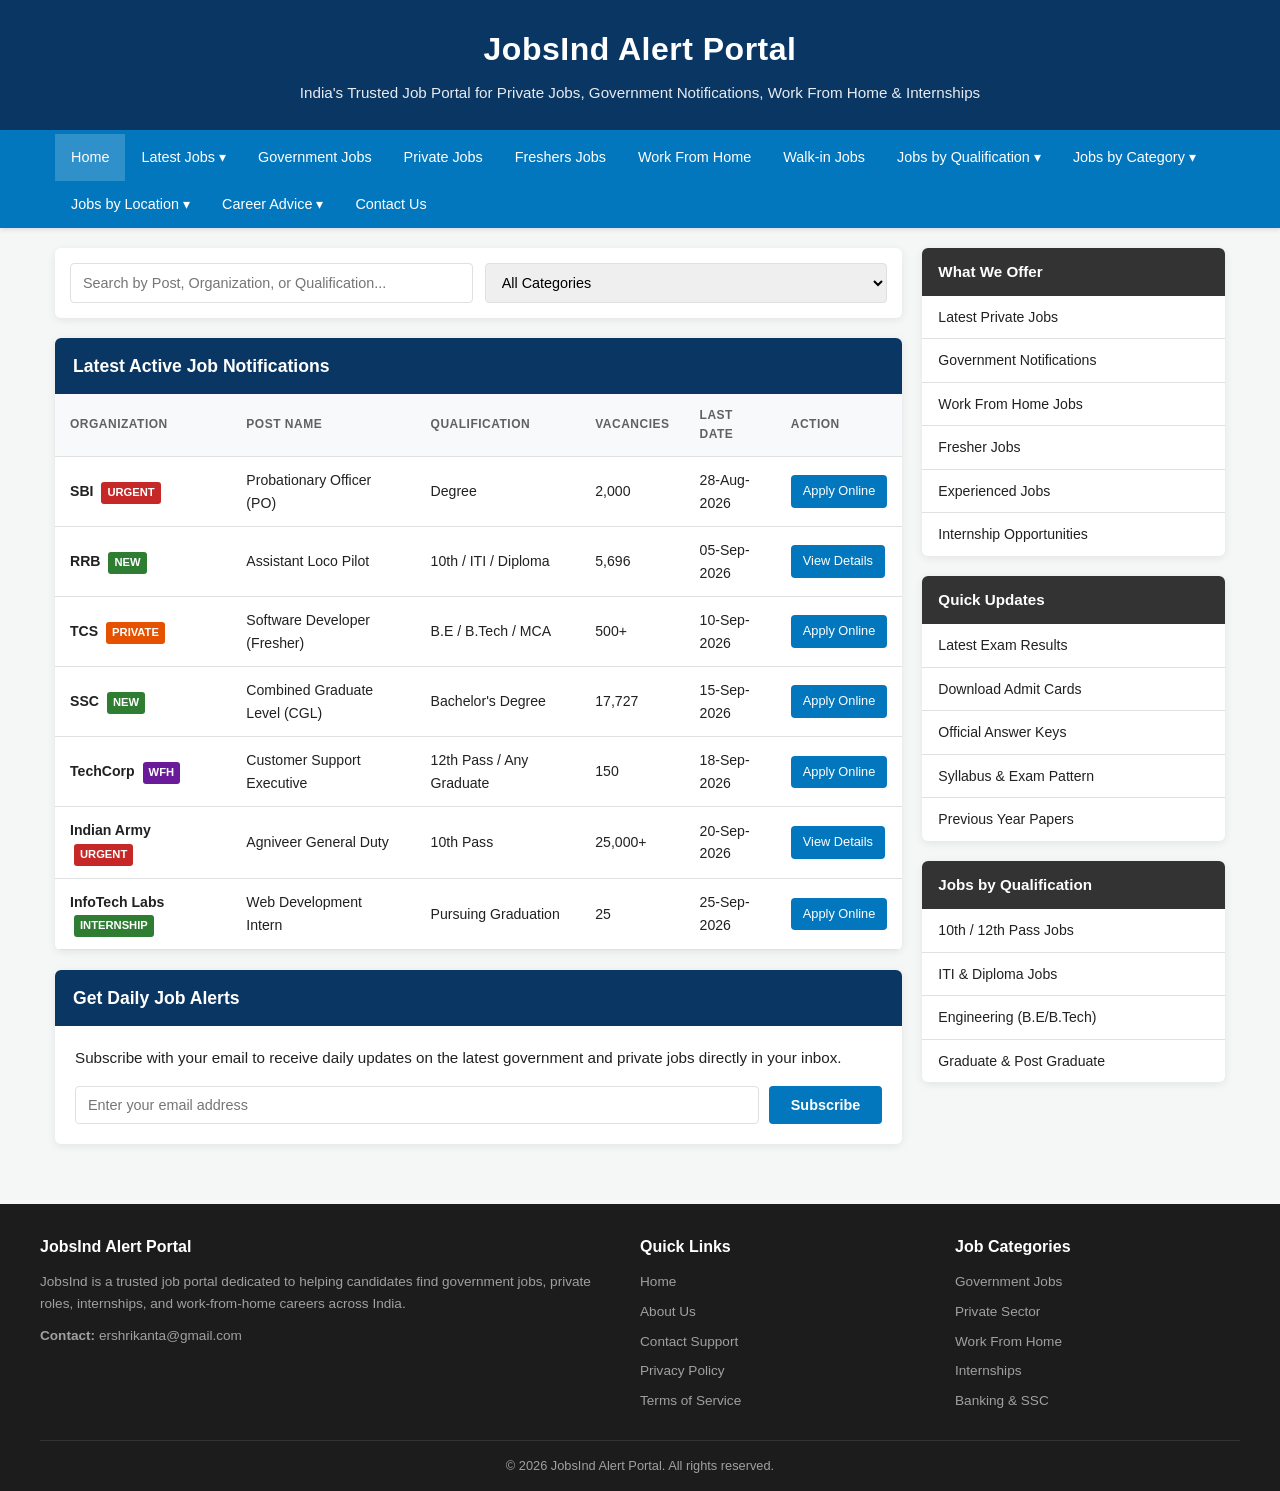
==== commit 78fa6712: "Add files via upload" ====
--- a/index.html
+++ b/index.html
@@ -1,794 +1,282 @@
-<!DOCTYPE html>
-<html lang="en">
-<head>
-  <meta charset="UTF-8" />
-  <meta name="viewport" content="width=device-width, initial-scale=1.0" />
-  <title>JobsInd - India's Trusted Job Portal | Latest Jobs & Notifications</title>
-  <style>
-    /* CSS Variables for Global Styling */
-    :root {
-      --primary: #0a3663;
-      --primary-hover: #072748;
-      --secondary: #0277bd;
-      --accent: #c62828;
-      --bg-light: #f4f7f6;
-      --surface: #ffffff;
-      --text-main: #212121;
-      --text-muted: #616161;
-      --border-color: #e0e0e0;
-      --shadow: 0 2px 8px rgba(0, 0, 0, 0.08);
-      --radius: 6px;
-    }
-
-    /* Reset & Prevent Page-Level Horizontal Overflow */
-    * {
-      box-sizing: border-box;
-      margin: 0;
-      padding: 0;
-      font-family: -apple-system, BlinkMacSystemFont, "Segoe UI", Roboto, Oxygen, Ubuntu, Cantarell, sans-serif;
-    }
-
-    html {
-      scroll-behavior: smooth;
-    }
-
-    html, body {
-      width: 100%;
-      max-width: 100%;
-      overflow-x: hidden;
-      background-color: var(--bg-light);
-      color: var(--text-main);
-      line-height: 1.6;
-    }
-
-    /* Top Header */
-    header {
-      width: 100%;
-      background: var(--primary);
-      color: #ffffff;
-      padding: 24px 15px;
-      text-align: center;
-      border-bottom: 4px solid var(--secondary);
-    }
-
-    header h1 {
-      font-size: 2rem;
-      font-weight: 700;
-      letter-spacing: 0.5px;
-    }
-
-    header p {
-      font-size: 0.95rem;
-      margin-top: 6px;
-      opacity: 0.9;
-    }
-
-    /* Navigation Bar */
-    .nav-wrapper {
-      width: 100%;
-      background: var(--secondary);
-      position: sticky;
-      top: 0;
-      z-index: 100;
-      box-shadow: 0 2px 4px rgba(0,0,0,0.1);
-    }
-
-    nav {
-      max-width: 1200px;
-      margin: 0 auto;
-      display: flex;
-      justify-content: space-between;
-      align-items: center;
-      padding: 0 15px;
-    }
-
-    .nav-links {
-      display: flex;
-      list-style: none;
-      overflow-x: auto;
-      white-space: nowrap;
-      -webkit-overflow-scrolling: touch;
-      width: 100%;
-    }
-
-    .nav-links li a {
-      display: block;
-      color: #ffffff;
-      text-decoration: none;
-      padding: 12px 16px;
-      font-size: 0.9rem;
-      font-weight: 500;
-      transition: background 0.2s;
-    }
-
-    .nav-links li a:hover,
-    .nav-links li a.active {
-      background: rgba(255, 255, 255, 0.18);
-    }
-
-    /* Responsive Main Container */
-    .container {
-      max-width: 1200px;
-      width: 100%;
-      margin: 20px auto;
-      padding: 0 15px;
-      display: grid;
-      grid-template-columns: 2.8fr 1fr;
-      gap: 20px;
-    }
-
-    /* Filter & Search Bar */
-    .filter-card {
-      background: var(--surface);
-      padding: 15px;
-      border-radius: var(--radius);
-      box-shadow: var(--shadow);
-      margin-bottom: 20px;
-      display: flex;
-      gap: 12px;
-      flex-wrap: wrap;
-    }
-
-    .filter-card input,
-    .filter-card select {
-      padding: 10px 12px;
-      border: 1px solid var(--border-color);
-      border-radius: 4px;
-      font-size: 0.9rem;
-      outline: none;
-      flex: 1;
-      min-width: 180px;
-    }
-
-    .filter-card input:focus,
-    .filter-card select:focus {
-      border-color: var(--secondary);
-    }
-
-    /* Card Layouts */
-    .card {
-      background: var(--surface);
-      border-radius: var(--radius);
-      box-shadow: var(--shadow);
-      overflow: hidden;
-      width: 100%;
-      margin-bottom: 20px;
-    }
-
-    .card-header {
-      background: var(--primary);
-      color: #ffffff;
-      padding: 14px 18px;
-      font-size: 1.1rem;
-      font-weight: 600;
-    }
-
-    .card-body {
-      padding: 20px;
-    }
-
-    /* Table Styles */
-    .table-responsive {
-      width: 100%;
-    }
-
-    table {
-      width: 100%;
-      border-collapse: collapse;
-      text-align: left;
-    }
-
-    th, td {
-      padding: 12px 15px;
-      border-bottom: 1px solid var(--border-color);
-      font-size: 0.88rem;
-    }
-
-    th {
-      background: #f8f9fa;
-      color: var(--text-muted);
-      font-weight: 600;
-      text-transform: uppercase;
-      font-size: 0.75rem;
-      letter-spacing: 0.5px;
-    }
-
-    tbody tr:hover {
-      background: #f1f5f9;
-    }
-
-    /* Badges & Buttons */
-    .badge {
-      display: inline-block;
-      padding: 2px 6px;
-      border-radius: 3px;
-      font-size: 0.7rem;
-      font-weight: 700;
-      color: #ffffff;
-      margin-left: 4px;
-      text-transform: uppercase;
-    }
-
-    .badge-urgent { background-color: var(--accent); }
-    .badge-new { background-color: #2e7d32; }
-    .badge-wfh { background-color: #6a1b9a; }
-    .badge-private { background-color: #e65100; }
-
-    .btn-action {
-      background: var(--secondary);
-      color: #ffffff;
-      padding: 6px 12px;
-      text-decoration: none;
-      border-radius: 4px;
-      font-size: 0.8rem;
-      font-weight: 500;
-      display: inline-block;
-      white-space: nowrap;
-      transition: background 0.2s;
-    }
-
-    .btn-action:hover {
-      background: var(--primary);
-    }
-
-    /* Sidebar Widgets */
-    .sidebar-widget {
-      background: var(--surface);
-      border-radius: var(--radius);
-      box-shadow: var(--shadow);
-      margin-bottom: 20px;
-      overflow: hidden;
-    }
-
-    .widget-header {
-      background: #333333;
-      color: #ffffff;
-      padding: 12px 16px;
-      font-size: 0.95rem;
-      font-weight: 600;
-    }
-
-    .widget-list {
-      list-style: none;
-    }
-
-    .widget-list li {
-      border-bottom: 1px solid var(--border-color);
-    }
-
-    .widget-list li:last-child {
-      border-bottom: none;
-    }
-
-    .widget-list a {
-      display: block;
-      padding: 10px 16px;
-      color: var(--text-main);
-      text-decoration: none;
-      font-size: 0.88rem;
-      transition: background 0.2s, color 0.2s;
-    }
-
-    .widget-list a:hover {
-      background: #f0f4f8;
-      color: var(--secondary);
-    }
-
-    /* About Section Styles */
-    .about-section h3 {
-      color: var(--primary);
-      margin-top: 15px;
-      margin-bottom: 8px;
-      font-size: 1.15rem;
-    }
-
-    .about-section p {
-      font-size: 0.92rem;
-      color: var(--text-main);
-      margin-bottom: 12px;
-    }
-
-    .grid-2col {
-      display: grid;
-      grid-template-columns: 1fr 1fr;
-      gap: 15px;
-      margin: 15px 0;
-    }
-
-    .info-box {
-      background: #f8f9fa;
-      padding: 15px;
-      border-left: 4px solid var(--secondary);
-      border-radius: 4px;
-    }
-
-    .info-box h4 {
-      color: var(--primary);
-      margin-bottom: 6px;
-      font-size: 1rem;
-    }
-
-    .feature-grid {
-      display: grid;
-      grid-template-columns: repeat(auto-fit, minmax(200px, 1fr));
-      gap: 12px;
-      margin-top: 15px;
-    }
-
-    .feature-item {
-      background: #f8f9fa;
-      border: 1px solid var(--border-color);
-      border-radius: 4px;
-      padding: 12px;
-    }
-
-    .feature-item h5 {
-      color: var(--secondary);
-      font-size: 0.95rem;
-      margin-bottom: 4px;
-    }
-
-    .feature-item p {
-      font-size: 0.85rem;
-      margin-bottom: 0;
-      color: var(--text-muted);
-    }
-
-    /* Contact Box */
-    .contact-card {
-      background: #eef6fc;
-      border: 1px solid #b3e5fc;
-      border-radius: var(--radius);
-      padding: 15px;
-      margin-top: 15px;
-    }
-
-    .contact-card p {
-      margin-bottom: 4px;
-    }
-
-    .contact-card a {
-      color: var(--secondary);
-      font-weight: 600;
-      text-decoration: none;
-    }
-
-    .contact-card a:hover {
-      text-decoration: underline;
-    }
-
-    /* Footer */
-    footer {
-      width: 100%;
-      background: #1c1c1c;
-      color: #a0a0a0;
-      padding: 30px 15px 15px 15px;
-      font-size: 0.85rem;
-      margin-top: 40px;
-    }
-
-    .footer-container {
-      max-width: 1200px;
-      margin: 0 auto;
-      display: grid;
-      grid-template-columns: 2fr 1fr 1fr;
-      gap: 30px;
-      padding-bottom: 20px;
-      border-bottom: 1px solid #333;
-    }
-
-    .footer-col h4 {
-      color: #ffffff;
-      font-size: 1rem;
-      margin-bottom: 12px;
-    }
-
-    .footer-col p {
-      line-height: 1.6;
-    }
-
-    .footer-col ul {
-      list-style: none;
-    }
-
-    .footer-col ul li {
-      margin-bottom: 8px;
-    }
-
-    .footer-col ul a {
-      color: #a0a0a0;
-      text-decoration: none;
-      transition: color 0.2s;
-    }
-
-    .footer-col ul a:hover {
-      color: #ffffff;
-    }
-
-    .footer-bottom {
-      max-width: 1200px;
-      margin: 15px auto 0 auto;
-      text-align: center;
-      font-size: 0.8rem;
-    }
-
-    /* Mobile Table to Card Conversion (Below 650px) */
-    @media (max-width: 650px) {
-      .container {
-        grid-template-columns: 1fr;
-        margin: 10px auto;
-        padding: 0 10px;
-      }
-
-      header h1 { font-size: 1.5rem; }
-      header p { font-size: 0.85rem; }
-
-      .filter-card { flex-direction: column; }
-      .filter-card input, .filter-card select { width: 100%; }
-
-      .grid-2col {
-        grid-template-columns: 1fr;
-      }
-
-      .footer-container {
-        grid-template-columns: 1fr;
-        gap: 20px;
-      }
-
-      /* Hide traditional header row on mobile */
-      #recruitmentTable thead {
-        display: none;
-      }
-
-      /* Transform table elements into card blocks */
-      #recruitmentTable, 
-      #recruitmentTable tbody, 
-      #recruitmentTable tr, 
-      #recruitmentTable td {
-        display: block;
-        width: 100%;
-      }
-
-      #recruitmentTable tr {
-        margin: 12px 0;
-        border: 1px solid var(--border-color);
-        border-radius: var(--radius);
-        background: var(--surface);
-        box-shadow: 0 1px 4px rgba(0,0,0,0.05);
-      }
-
-      #recruitmentTable td {
-        display: flex;
-        justify-content: space-between;
-        align-items: center;
-        padding: 10px 12px;
-        border-bottom: 1px dashed var(--border-color);
-        text-align: right;
-        font-size: 0.88rem;
-      }
-
-      #recruitmentTable td:last-child {
-        border-bottom: none;
-        background: #f9fbfd;
-      }
-
-      /* Dynamically display field labels on the left side of cards */
-      #recruitmentTable td::before {
-        content: attr(data-label);
-        font-weight: 700;
-        text-transform: uppercase;
-        font-size: 0.75rem;
-        color: var(--text-muted);
-        text-align: left;
-        padding-right: 10px;
-      }
-    }
-  </style>
-</head>
-<body>
-
-  <!-- Header -->
-  <header>
-    <h1>JobsInd Alert Portal</h1>
-    <p>India's Trusted Job Portal for Private Jobs, Government Notifications, Work From Home & Internships</p>
-  </header>
-
-  <!-- Navigation Bar -->
-  <div class="nav-wrapper">
-    <nav>
-      <ul class="nav-links">
-        <li><a href="#" class="active">Home</a></li>
-        <li><a href="#jobs-section">Government Jobs</a></li>
-        <li><a href="#jobs-section">Private Jobs</a></li>
-        <li><a href="#jobs-section">Work From Home</a></li>
-        <li><a href="#jobs-section">Internships</a></li>
-        <li><a href="#about">About Us</a></li>
-        <li><a href="#contact">Contact Us</a></li>
-      </ul>
-    </nav>
-  </div>
-
-  <!-- Main Grid Layout -->
-  <div class="container">
-
-    <!-- Primary Content Area -->
-    <main>
-      <!-- Search and Filter Tools -->
-      <div class="filter-card">
-        <input 
-          type="text" 
-          id="searchInput" 
-          aria-label="Search Job Listings"
-          placeholder="Search by Post, Organization, or Qualification..." 
-          oninput="applyFilter()"
-        />
-        <select id="categorySelect" aria-label="Filter by Category" onchange="applyFilter()">
-          <option value="">All Categories</option>
-          <option value="Banking">Banking</option>
-          <option value="Railways">Railways</option>
-          <option value="SSC">SSC</option>
-          <option value="Defence">Defence</option>
-          <option value="IT & Private">IT & Private</option>
-          <option value="Work From Home">Work From Home</option>
-          <option value="Internship">Internship</option>
-        </select>
-      </div>
-
-      <!-- Main Job Table -->
-      <div class="card" id="jobs-section">
-        <div class="card-header">Latest Active Job Notifications</div>
-        <div class="table-responsive">
-          <table id="recruitmentTable">
-            <thead>
-              <tr>
-                <th>Organization</th>
-                <th>Post Name</th>
-                <th>Qualification</th>
-                <th>Vacancies</th>
-                <th>Last Date</th>
-                <th>Action</th>
-              </tr>
-            </thead>
-            <tbody>
-              <tr data-category="Banking">
-                <td data-label="Organization"><strong>SBI</strong> <span class="badge badge-urgent">Urgent</span></td>
-                <td data-label="Post Name">Probationary Officer (PO)</td>
-                <td data-label="Qualification">Degree</td>
-                <td data-label="Vacancies">2,000</td>
-                <td data-label="Last Date">28-Aug-2026</td>
-                <td data-label="Action"><a href="#" class="btn-action">Apply Online</a></td>
-              </tr>
-              <tr data-category="Railways">
-                <td data-label="Organization"><strong>RRB</strong> <span class="badge badge-new">New</span></td>
-                <td data-label="Post Name">Assistant Loco Pilot</td>
-                <td data-label="Qualification">10th / ITI / Diploma</td>
-                <td data-label="Vacancies">5,696</td>
-                <td data-label="Last Date">05-Sep-2026</td>
-                <td data-label="Action"><a href="#" class="btn-action">View Details</a></td>
-              </tr>
-              <tr data-category="IT & Private">
-                <td data-label="Organization"><strong>TCS</strong> <span class="badge badge-private">Private</span></td>
-                <td data-label="Post Name">Software Developer (Fresher)</td>
-                <td data-label="Qualification">B.E / B.Tech / MCA</td>
-                <td data-label="Vacancies">500+</td>
-                <td data-label="Last Date">10-Sep-2026</td>
-                <td data-label="Action"><a href="#" class="btn-action">Apply Online</a></td>
-              </tr>
-              <tr data-category="SSC">
-                <td data-label="Organization"><strong>SSC</strong> <span class="badge badge-new">New</span></td>
-                <td data-label="Post Name">Combined Graduate Level (CGL)</td>
-                <td data-label="Qualification">Bachelor's Degree</td>
-                <td data-label="Vacancies">17,727</td>
-                <td data-label="Last Date">15-Sep-2026</td>
-                <td data-label="Action"><a href="#" class="btn-action">Apply Online</a></td>
-              </tr>
-              <tr data-category="Work From Home">
-                <td data-label="Organization"><strong>TechCorp</strong> <span class="badge badge-wfh">WFH</span></td>
-                <td data-label="Post Name">Customer Support Executive</td>
-                <td data-label="Qualification">12th Pass / Any Graduate</td>
-                <td data-label="Vacancies">150</td>
-                <td data-label="Last Date">18-Sep-2026</td>
-                <td data-label="Action"><a href="#" class="btn-action">Apply Online</a></td>
-              </tr>
-              <tr data-category="Defence">
-                <td data-label="Organization"><strong>Indian Army</strong> <span class="badge badge-urgent">Urgent</span></td>
-                <td data-label="Post Name">Agniveer General Duty</td>
-                <td data-label="Qualification">10th Pass</td>
-                <td data-label="Vacancies">25,000+</td>
-                <td data-label="Last Date">20-Sep-2026</td>
-                <td data-label="Action"><a href="#" class="btn-action">View Details</a></td>
-              </tr>
-              <tr data-category="Internship">
-                <td data-label="Organization"><strong>InfoTech Labs</strong> <span class="badge badge-new">Internship</span></td>
-                <td data-label="Post Name">Web Development Intern</td>
-                <td data-label="Qualification">Pursuing Graduation</td>
-                <td data-label="Vacancies">25</td>
-                <td data-label="Last Date">25-Sep-2026</td>
-                <td data-label="Action"><a href="#" class="btn-action">Apply Online</a></td>
-              </tr>
-              <!-- Empty State Row -->
-              <tr id="noResultsRow" style="display: none;">
-                <td colspan="6" style="text-align: center; padding: 20px; color: var(--text-muted);">
-                  No job notifications match your search criteria.
-                </td>
-              </tr>
-            </tbody>
-          </table>
-        </div>
-      </div>
-
-      <!-- About JobsInd Section -->
-      <div class="card about-section" id="about">
-        <div class="card-header">About JobsInd - India's Trusted Job Portal</div>
-        <div class="card-body">
-          <p>
-            Welcome to <strong>JobsInd</strong>, your trusted destination for finding the latest private jobs, government jobs, work-from-home jobs, internships, and career opportunities across India. Our mission is to connect job seekers with reliable employers through a secure, fast, and easy-to-use platform.
-          </p>
-          <p>
-            Whether you are a fresher starting your career, an experienced professional looking for better opportunities, or an employer searching for qualified talent, JobsInd is committed to making the hiring process simple and effective.
-          </p>
-
-          <div class="grid-2col">
-            <div class="info-box">
-              <h4>Our Mission</h4>
-              <p>To bridge the gap between employers and job seekers by providing verified job listings, career guidance, and a seamless recruitment experience. We strive to help millions of Indians build successful careers by making employment opportunities easily accessible.</p>
-            </div>
-            <div class="info-box">
-              <h4>Our Vision</h4>
-              <p>To become one of India's leading job portals by delivering trusted job information, empowering career growth, and helping organizations recruit the right candidates efficiently.</p>
-            </div>
-          </div>
-
-          <h3>Why Choose JobsInd?</h3>
-          <div class="feature-grid">
-            <div class="feature-item">
-              <h5>Verified Opportunities</h5>
-              <p>We publish reliable and up-to-date job openings from trusted employers and partners.</p>
-            </div>
-            <div class="feature-item">
-              <h5>Easy Job Search</h5>
-              <p>Search by location, qualification, industry, experience level, and job type seamlessly.</p>
-            </div>
-            <div class="feature-item">
-              <h5>Career Support</h5>
-              <p>Gain access to valuable resume tips, interview guidance, and job search strategies.</p>
-            </div>
-            <div class="feature-item">
-              <h5>Nationwide Coverage</h5>
-              <p>Opportunities across IT, Banking, Healthcare, Education, Engineering, Sales, and Government sectors.</p>
-            </div>
-          </div>
-
-          <h3 style="margin-top: 20px;">Our Commitment</h3>
-          <p>
-            We are committed to maintaining transparency, accuracy, and quality in every job listing published on our platform. While we make every effort to verify the information, applicants are encouraged to confirm job details directly with employers before applying.
-          </p>
-
-          <div class="contact-card" id="contact">
-            <h4>Contact Us</h4>
-            <p>We value your feedback, suggestions, and business inquiries regarding job postings, partnerships, advertising, or general support.</p>
-            <p><strong>Email:</strong> <a href="mailto:ershrikanta@gmail.com">ershrikanta@gmail.com</a></p>
-          </div>
-        </div>
-      </div>
-
-    </main>
-
-
-<!-- Sidebar Section -->
-    <aside>
-      <!-- What We Offer Widget -->
-      <div class="sidebar-widget">
-        <div class="widget-header">What We Offer</div>
-        <ul class="widget-list">
-          <li><a href="#jobs-section">Latest Private Jobs</a></li>
-          <li><a href="#jobs-section">Government Notifications</a></li>
-          <li><a href="#jobs-section">Work From Home Jobs</a></li>
-          <li><a href="#jobs-section">Fresher Jobs</a></li>
-          <li><a href="#jobs-section">Experienced Jobs</a></li>
-          <li><a href="#jobs-section">Internship Opportunities</a></li>
-          <li><a href="#jobs-section">Part-Time & Full-Time Jobs</a></li>
-        </ul>
-      </div>
-
-      <!-- Quick Updates Widget -->
-      <div class="sidebar-widget">
-        <div class="widget-header">Quick Updates</div>
-        <ul class="widget-list">
-          <li><a href="#">Latest Exam Results</a></li>
-          <li><a href="#">Download Admit Cards</a></li>
-          <li><a href="#">Official Answer Keys</a></li>
-          <li><a href="#">Syllabus & Exam Pattern</a></li>
-          <li><a href="#">Previous Year Papers</a></li>
-        </ul>
-      </div>
-
-      <!-- Jobs by Qualification Widget -->
-      <div class="sidebar-widget">
-        <div class="widget-header">Jobs by Qualification</div>
-        <ul class="widget-list">
-          <li><a href="#">10th / 12th Pass Jobs</a></li>
-          <li><a href="#">ITI & Diploma Jobs</a></li>
-          <li><a href="#">Engineering (B.E/B.Tech)</a></li>
-          <li><a href="#">Graduate & Post Graduate</a></li>
-        </ul>
-      </div>
-    </aside>
-
-  </div>
-
-  <!-- Footer Section -->
-  <footer>
-    <div class="footer-container">
-      <div class="footer-col">
-        <h4>JobsInd Alert Portal</h4>
-        <p>JobsInd is a trusted job portal dedicated to helping candidates find government jobs, private roles, internships, and work-from-home careers across India.</p>
-        <p style="margin-top: 10px;"><strong>Contact:</strong> ershrikanta@gmail.com</p>
-      </div>
-
-      <div class="footer-col">
-        <h4>Quick Links</h4>
-        <ul>
-          <li><a href="#">Home</a></li>
-          <li><a href="#about">About Us</a></li>
-          <li><a href="#contact">Contact Support</a></li>
-          <li><a href="#">Privacy Policy</a></li>
-          <li><a href="#">Terms of Service</a></li>
-        </ul>
-      </div>
-
-      <div class="footer-col">
-        <h4>Job Categories</h4>
-        <ul>
-          <li><a href="#jobs-section">Government Jobs</a></li>
-          <li><a href="#jobs-section">Private Sector</a></li>
-          <li><a href="#jobs-section">Work From Home</a></li>
-          <li><a href="#jobs-section">Internships</a></li>
-          <li><a href="#jobs-section">Banking & SSC</a></li>
-        </ul>
-      </div>
-    </div>
-
-    <div class="footer-bottom">
-      <p>&copy; 2026 JobsInd Alert Portal. All rights reserved.</p>
-    </div>
-  </footer>
-
-  <!-- Filter JavaScript -->
-  <script>
-    function applyFilter() {
-      const searchVal = document.getElementById('searchInput').value.toLowerCase().trim();
-      const selectedCategory = document.getElementById('categorySelect').value;
-      const rows = document.querySelectorAll('#recruitmentTable tbody tr:not(#noResultsRow)');
-      const noResultsRow = document.getElementById('noResultsRow');
-
-      let visibleCount = 0;
-
-      rows.forEach(row => {
-        // Exclude button text from search match logic
-        const rowText = Array.from(row.querySelectorAll('td:not(:last-child)'))
-          .map(td => td.textContent)
-          .join(' ')
-          .toLowerCase();
-
-        const rowCategory = row.getAttribute('data-category');
-
-        const matchesSearch = rowText.includes(searchVal);
-        const matchesCategory = selectedCategory === "" || rowCategory === selectedCategory;
-
-        if (matchesSearch && matchesCategory) {
-          row.style.display = "";
-          visibleCount++;
-        } else {
-          row.style.display = "none";
-        }
-      });
-
-      // Show or hide the empty state row
-      if (noResultsRow) {
-        noResultsRow.style.display = visibleCount === 0 ? "table-row" : "none";
-      }
-    }
-  </script>
-</body>
-</html>
+<!DOCTYPE html>
+<html lang="en">
+<head>
+  <meta charset="UTF-8" />
+  <meta name="viewport" content="width=device-width, initial-scale=1.0" />
+  <title>JobsInd - India's Trusted Job Portal | Latest Jobs & Notifications</title>
+  <link rel="stylesheet" href="style.css" />
+</head>
+<body>
+
+  <!-- Header -->
+  <header>
+    <h1>JobsInd Alert Portal</h1>
+    <p>India's Trusted Job Portal for Private Jobs, Government Notifications, Work From Home & Internships</p>
+  </header>
+
+  <!-- Navigation Bar (Match Image Structure) -->
+  <div class="nav-wrapper">
+    <nav>
+      <ul class="nav-links">
+        <li><a href="index.html" class="active">Home</a></li>
+        
+        <li class="dropdown">
+          <a href="#">Latest Jobs &#9662;</a>
+          <ul class="dropdown-content">
+            <li><a href="index.html#jobs-section">Today's Updates</a></li>
+            <li><a href="index.html#jobs-section">Upcoming Exams</a></li>
+          </ul>
+        </li>
+
+        <li><a href="index.html#jobs-section">Government Jobs</a></li>
+        <li><a href="index.html#jobs-section">Private Jobs</a></li>
+        <li><a href="index.html#jobs-section">Freshers Jobs</a></li>
+        <li><a href="index.html#jobs-section">Work From Home</a></li>
+        <li><a href="index.html#jobs-section">Walk-in Jobs</a></li>
+        
+        <li class="dropdown">
+          <a href="#">Jobs by Qualification &#9662;</a>
+          <ul class="dropdown-content">
+            <li><a href="#">10th / 12th Pass</a></li>
+            <li><a href="#">ITI / Diploma</a></li>
+            <li><a href="#">Graduate / PG</a></li>
+          </ul>
+        </li>
+
+        <li class="dropdown">
+          <a href="#">Jobs by Category &#9662;</a>
+          <ul class="dropdown-content">
+            <li><a href="#">Banking</a></li>
+            <li><a href="#">Railways</a></li>
+            <li><a href="#">SSC & Defence</a></li>
+          </ul>
+        </li>
+
+        <li class="dropdown">
+          <a href="#">Jobs by Location &#9662;</a>
+          <ul class="dropdown-content">
+            <li><a href="#">Delhi</a></li>
+            <li><a href="#">Mumbai</a></li>
+            <li><a href="#">Bangalore</a></li>
+            <li><a href="#">West Bengal</a></li>
+          </ul>
+        </li>
+
+        <li class="dropdown">
+          <a href="#">Career Advice &#9662;</a>
+          <ul class="dropdown-content">
+            <li><a href="#">Resume Write Tips</a></li>
+            <li><a href="#">Interview Questions</a></li>
+            <li><a href="#">Career Guidance</a></li>
+            <li><a href="#">Salary Guide</a></li>
+            <li><a href="#">Skill Development</a></li>
+          </ul>
+        </li>
+
+        <li><a href="contact.html">Contact Us</a></li>
+      </ul>
+    </nav>
+  </div>
+
+  <!-- Main Grid Layout -->
+  <div class="container">
+    <main>
+      <!-- Search and Filter Tools -->
+      <div class="filter-card">
+        <input 
+          type="text" 
+          id="searchInput" 
+          aria-label="Search Job Listings"
+          placeholder="Search by Post, Organization, or Qualification..." 
+          oninput="applyFilter()"
+        />
+        <select id="categorySelect" aria-label="Filter by Category" onchange="applyFilter()">
+          <option value="">All Categories</option>
+          <option value="Banking">Banking</option>
+          <option value="Railways">Railways</option>
+          <option value="SSC">SSC</option>
+          <option value="Defence">Defence</option>
+          <option value="IT & Private">IT & Private</option>
+          <option value="Work From Home">Work From Home</option>
+          <option value="Internship">Internship</option>
+        </select>
+      </div>
+
+      <!-- Main Job Table -->
+      <div class="card" id="jobs-section">
+        <div class="card-header">Latest Active Job Notifications</div>
+        <div class="table-responsive">
+          <table id="recruitmentTable">
+            <thead>
+              <tr>
+                <th>Organization</th>
+                <th>Post Name</th>
+                <th>Qualification</th>
+                <th>Vacancies</th>
+                <th>Last Date</th>
+                <th>Action</th>
+              </tr>
+            </thead>
+            <tbody>
+              <tr data-category="Banking">
+                <td data-label="Organization"><strong>SBI</strong> <span class="badge badge-urgent">Urgent</span></td>
+                <td data-label="Post Name">Probationary Officer (PO)</td>
+                <td data-label="Qualification">Degree</td>
+                <td data-label="Vacancies">2,000</td>
+                <td data-label="Last Date">28-Aug-2026</td>
+                <td data-label="Action"><a href="#" class="btn-action">Apply Online</a></td>
+              </tr>
+              <tr data-category="Railways">
+                <td data-label="Organization"><strong>RRB</strong> <span class="badge badge-new">New</span></td>
+                <td data-label="Post Name">Assistant Loco Pilot</td>
+                <td data-label="Qualification">10th / ITI / Diploma</td>
+                <td data-label="Vacancies">5,696</td>
+                <td data-label="Last Date">05-Sep-2026</td>
+                <td data-label="Action"><a href="#" class="btn-action">View Details</a></td>
+              </tr>
+              <tr data-category="IT & Private">
+                <td data-label="Organization"><strong>TCS</strong> <span class="badge badge-private">Private</span></td>
+                <td data-label="Post Name">Software Developer (Fresher)</td>
+                <td data-label="Qualification">B.E / B.Tech / MCA</td>
+                <td data-label="Vacancies">500+</td>
+                <td data-label="Last Date">10-Sep-2026</td>
+                <td data-label="Action"><a href="#" class="btn-action">Apply Online</a></td>
+              </tr>
+              <tr data-category="SSC">
+                <td data-label="Organization"><strong>SSC</strong> <span class="badge badge-new">New</span></td>
+                <td data-label="Post Name">Combined Graduate Level (CGL)</td>
+                <td data-label="Qualification">Bachelor's Degree</td>
+                <td data-label="Vacancies">17,727</td>
+                <td data-label="Last Date">15-Sep-2026</td>
+                <td data-label="Action"><a href="#" class="btn-action">Apply Online</a></td>
+              </tr>
+              <tr data-category="Work From Home">
+                <td data-label="Organization"><strong>TechCorp</strong> <span class="badge badge-wfh">WFH</span></td>
+                <td data-label="Post Name">Customer Support Executive</td>
+                <td data-label="Qualification">12th Pass / Any Graduate</td>
+                <td data-label="Vacancies">150</td>
+                <td data-label="Last Date">18-Sep-2026</td>
+                <td data-label="Action"><a href="#" class="btn-action">Apply Online</a></td>
+              </tr>
+              <tr data-category="Defence">
+                <td data-label="Organization"><strong>Indian Army</strong> <span class="badge badge-urgent">Urgent</span></td>
+                <td data-label="Post Name">Agniveer General Duty</td>
+                <td data-label="Qualification">10th Pass</td>
+                <td data-label="Vacancies">25,000+</td>
+                <td data-label="Last Date">20-Sep-2026</td>
+                <td data-label="Action"><a href="#" class="btn-action">View Details</a></td>
+              </tr>
+              <tr data-category="Internship">
+                <td data-label="Organization"><strong>InfoTech Labs</strong> <span class="badge badge-new">Internship</span></td>
+                <td data-label="Post Name">Web Development Intern</td>
+                <td data-label="Qualification">Pursuing Graduation</td>
+                <td data-label="Vacancies">25</td>
+                <td data-label="Last Date">25-Sep-2026</td>
+                <td data-label="Action"><a href="#" class="btn-action">Apply Online</a></td>
+              </tr>
+              <tr id="noResultsRow" style="display: none;">
+                <td colspan="6" style="text-align: center; padding: 20px; color: var(--text-muted);">
+                  No job notifications match your search criteria.
+                </td>
+              </tr>
+            </tbody>
+          </table>
+        </div>
+      </div>
+
+      <!-- Job Alerts Subscription Section -->
+      <div class="card" id="subscribe-section">
+        <div class="card-header">Get Daily Job Alerts</div>
+        <div class="card-body">
+          <p style="margin-bottom: 15px; font-size: 0.95rem; color: var(--text-main);">
+            Subscribe with your email to receive daily updates on the latest government and private jobs directly in your inbox.
+          </p>
+          <form id="subscribeForm" onsubmit="handleSubscribeSubmit(event)" style="display: flex; gap: 10px; flex-wrap: wrap;">
+            <input 
+              type="email" 
+              id="subscribeEmail" 
+              placeholder="Enter your email address" 
+              required 
+              style="flex: 1; padding: 10px 12px; border: 1px solid var(--border-color); border-radius: 4px; font-size: 0.9rem; outline: none; min-width: 200px;" 
+            />
+            <button type="submit" class="btn-submit">Subscribe</button>
+          </form>
+          <div id="subscribeFeedback" class="form-feedback" style="display: none;">Successfully Subscribed! You will now receive daily job alerts.</div>
+        </div>
+      </div>
+    </main>
+
+    <!-- Sidebar Section -->
+    <aside>
+      <div class="sidebar-widget">
+        <div class="widget-header">What We Offer</div>
+        <ul class="widget-list">
+          <li><a href="index.html#jobs-section">Latest Private Jobs</a></li>
+          <li><a href="index.html#jobs-section">Government Notifications</a></li>
+          <li><a href="index.html#jobs-section">Work From Home Jobs</a></li>
+          <li><a href="index.html#jobs-section">Fresher Jobs</a></li>
+          <li><a href="index.html#jobs-section">Experienced Jobs</a></li>
+          <li><a href="index.html#jobs-section">Internship Opportunities</a></li>
+        </ul>
+      </div>
+
+      <div class="sidebar-widget">
+        <div class="widget-header">Quick Updates</div>
+        <ul class="widget-list">
+          <li><a href="#">Latest Exam Results</a></li>
+          <li><a href="#">Download Admit Cards</a></li>
+          <li><a href="#">Official Answer Keys</a></li>
+          <li><a href="#">Syllabus & Exam Pattern</a></li>
+          <li><a href="#">Previous Year Papers</a></li>
+        </ul>
+      </div>
+
+      <div class="sidebar-widget">
+        <div class="widget-header">Jobs by Qualification</div>
+        <ul class="widget-list">
+          <li><a href="#">10th / 12th Pass Jobs</a></li>
+          <li><a href="#">ITI & Diploma Jobs</a></li>
+          <li><a href="#">Engineering (B.E/B.Tech)</a></li>
+          <li><a href="#">Graduate & Post Graduate</a></li>
+        </ul>
+      </div>
+    </aside>
+  </div>
+
+  <!-- Footer Section -->
+  <footer>
+    <div class="footer-container">
+      <div class="footer-col">
+        <h4>JobsInd Alert Portal</h4>
+        <p>JobsInd is a trusted job portal dedicated to helping candidates find government jobs, private roles, internships, and work-from-home careers across India.</p>
+        <p style="margin-top: 10px;"><strong>Contact:</strong> ershrikanta@gmail.com</p>
+      </div>
+      <div class="footer-col">
+        <h4>Quick Links</h4>
+        <ul>
+          <li><a href="index.html">Home</a></li>
+          <li><a href="about.html">About Us</a></li>
+          <li><a href="contact.html">Contact Support</a></li>
+          <li><a href="privacy.html">Privacy Policy</a></li>
+          <li><a href="#">Terms of Service</a></li>
+        </ul>
+      </div>
+      <div class="footer-col">
+        <h4>Job Categories</h4>
+        <ul>
+          <li><a href="index.html#jobs-section">Government Jobs</a></li>
+          <li><a href="index.html#jobs-section">Private Sector</a></li>
+          <li><a href="index.html#jobs-section">Work From Home</a></li>
+          <li><a href="index.html#jobs-section">Internships</a></li>
+          <li><a href="index.html#jobs-section">Banking & SSC</a></li>
+        </ul>
+      </div>
+    </div>
+    <div class="footer-bottom">
+      <p>&copy; 2026 JobsInd Alert Portal. All rights reserved.</p>
+    </div>
+  </footer>
+
+  <script src="script.js"></script>
+</body>
+</html>
--- a/style.css
+++ b/style.css
@@ -0,0 +1,576 @@
+/* CSS Variables for Global Styling */
+:root {
+  --primary: #0a3663;
+  --primary-hover: #072748;
+  --secondary: #0277bd;
+  --accent: #c62828;
+  --bg-light: #f4f7f6;
+  --surface: #ffffff;
+  --text-main: #212121;
+  --text-muted: #616161;
+  --border-color: #e0e0e0;
+  --shadow: 0 2px 8px rgba(0, 0, 0, 0.08);
+  --radius: 6px;
+}
+
+/* Reset & Prevent Page-Level Horizontal Overflow */
+* {
+  box-sizing: border-box;
+  margin: 0;
+  padding: 0;
+  font-family: -apple-system, BlinkMacSystemFont, "Segoe UI", Roboto, Oxygen, Ubuntu, Cantarell, sans-serif;
+}
+
+html {
+  scroll-behavior: smooth;
+}
+
+html, body {
+  width: 100%;
+  max-width: 100%;
+  overflow-x: hidden;
+  background-color: var(--bg-light);
+  color: var(--text-main);
+  line-height: 1.6;
+}
+
+/* Top Header */
+header {
+  width: 100%;
+  background: var(--primary);
+  color: #ffffff;
+  padding: 24px 15px;
+  text-align: center;
+  border-bottom: 4px solid var(--secondary);
+}
+
+header h1 {
+  font-size: 2rem;
+  font-weight: 700;
+  letter-spacing: 0.5px;
+}
+
+header p {
+  font-size: 0.95rem;
+  margin-top: 6px;
+  opacity: 0.9;
+}
+
+/* Navigation Bar */
+.nav-wrapper {
+  width: 100%;
+  background: var(--secondary);
+  position: sticky;
+  top: 0;
+  z-index: 100;
+  box-shadow: 0 2px 4px rgba(0,0,0,0.1);
+}
+
+nav {
+  max-width: 1200px;
+  margin: 0 auto;
+  padding: 0 15px;
+}
+
+.nav-links {
+  display: flex;
+  flex-wrap: wrap; /* Changed to allow wrapping like the image */
+  list-style: none;
+  width: 100%;
+}
+
+.nav-links > li > a {
+  display: block;
+  color: #ffffff;
+  text-decoration: none;
+  padding: 12px 16px;
+  font-size: 0.9rem;
+  font-weight: 500;
+  transition: background 0.2s;
+}
+
+.nav-links > li > a:hover,
+.nav-links > li > a.active {
+  background: rgba(255, 255, 255, 0.18);
+}
+
+/* --- New Dropdown CSS --- */
+.dropdown {
+  position: relative;
+}
+
+.dropdown-content {
+  display: none;
+  position: absolute;
+  background-color: var(--secondary);
+  min-width: 220px;
+  box-shadow: 0px 8px 16px rgba(0,0,0,0.2);
+  z-index: 1000;
+  top: 100%;
+  left: 0;
+  border-radius: 0 0 4px 4px;
+}
+
+.dropdown-content li {
+  border-bottom: 1px solid rgba(255, 255, 255, 0.1);
+  list-style: none;
+}
+
+.dropdown-content li:last-child {
+  border-bottom: none;
+}
+
+.dropdown-content li a {
+  padding: 12px 16px;
+  display: block;
+  color: #ffffff;
+  text-decoration: none;
+  font-size: 0.85rem;
+  transition: background 0.2s;
+}
+
+.dropdown-content li a:hover {
+  background-color: var(--primary);
+}
+
+.dropdown:hover .dropdown-content {
+  display: block;
+}
+
+/* Responsive Main Container */
+.container {
+  max-width: 1200px;
+  width: 100%;
+  margin: 20px auto;
+  padding: 0 15px;
+  display: grid;
+  grid-template-columns: 2.8fr 1fr;
+  gap: 20px;
+}
+
+/* Filter & Search Bar */
+.filter-card {
+  background: var(--surface);
+  padding: 15px;
+  border-radius: var(--radius);
+  box-shadow: var(--shadow);
+  margin-bottom: 20px;
+  display: flex;
+  gap: 12px;
+  flex-wrap: wrap;
+}
+
+.filter-card input,
+.filter-card select {
+  padding: 10px 12px;
+  border: 1px solid var(--border-color);
+  border-radius: 4px;
+  font-size: 0.9rem;
+  outline: none;
+  flex: 1;
+  min-width: 180px;
+}
+
+.filter-card input:focus,
+.filter-card select:focus {
+  border-color: var(--secondary);
+}
+
+/* Card Layouts */
+.card {
+  background: var(--surface);
+  border-radius: var(--radius);
+  box-shadow: var(--shadow);
+  overflow: hidden;
+  width: 100%;
+  margin-bottom: 20px;
+}
+
+.card-header {
+  background: var(--primary);
+  color: #ffffff;
+  padding: 14px 18px;
+  font-size: 1.1rem;
+  font-weight: 600;
+}
+
+.card-body {
+  padding: 20px;
+}
+
+/* Table Styles */
+.table-responsive {
+  width: 100%;
+}
+
+table {
+  width: 100%;
+  border-collapse: collapse;
+  text-align: left;
+}
+
+th, td {
+  padding: 12px 15px;
+  border-bottom: 1px solid var(--border-color);
+  font-size: 0.88rem;
+}
+
+th {
+  background: #f8f9fa;
+  color: var(--text-muted);
+  font-weight: 600;
+  text-transform: uppercase;
+  font-size: 0.75rem;
+  letter-spacing: 0.5px;
+}
+
+tbody tr:hover {
+  background: #f1f5f9;
+}
+
+/* Badges & Buttons */
+.badge {
+  display: inline-block;
+  padding: 2px 6px;
+  border-radius: 3px;
+  font-size: 0.7rem;
+  font-weight: 700;
+  color: #ffffff;
+  margin-left: 4px;
+  text-transform: uppercase;
+}
+
+.badge-urgent { background-color: var(--accent); }
+.badge-new { background-color: #2e7d32; }
+.badge-wfh { background-color: #6a1b9a; }
+.badge-private { background-color: #e65100; }
+
+.btn-action {
+  background: var(--secondary);
+  color: #ffffff;
+  padding: 6px 12px;
+  text-decoration: none;
+  border-radius: 4px;
+  font-size: 0.8rem;
+  font-weight: 500;
+  display: inline-block;
+  white-space: nowrap;
+  transition: background 0.2s;
+}
+
+.btn-action:hover {
+  background: var(--primary);
+}
+
+/* Contact & Subscribe Form Styles */
+.form-group {
+  margin-bottom: 16px;
+}
+
+.form-group label {
+  display: block;
+  font-size: 0.88rem;
+  font-weight: 600;
+  margin-bottom: 6px;
+  color: var(--text-main);
+}
+
+.form-group input,
+.form-group textarea {
+  width: 100%;
+  padding: 10px 12px;
+  border: 1px solid var(--border-color);
+  border-radius: 4px;
+  font-size: 0.9rem;
+  outline: none;
+  background: #ffffff;
+}
+
+.form-group input:focus,
+.form-group textarea:focus {
+  border-color: var(--secondary);
+}
+
+.form-group textarea {
+  resize: vertical;
+}
+
+.btn-submit {
+  background: var(--secondary);
+  color: #ffffff;
+  border: none;
+  padding: 10px 22px;
+  border-radius: 4px;
+  font-size: 0.9rem;
+  font-weight: 600;
+  cursor: pointer;
+  transition: background 0.2s;
+}
+
+.btn-submit:hover {
+  background: var(--primary);
+}
+
+.form-feedback {
+  margin-top: 15px;
+  padding: 10px 14px;
+  background: #e8f5e9;
+  border: 1px solid #c8e6c9;
+  border-radius: 4px;
+  color: #2e7d32;
+  font-size: 0.88rem;
+  font-weight: 600;
+}
+
+/* Sidebar Widgets */
+.sidebar-widget {
+  background: var(--surface);
+  border-radius: var(--radius);
+  box-shadow: var(--shadow);
+  margin-bottom: 20px;
+  overflow: hidden;
+}
+
+.widget-header {
+  background: #333333;
+  color: #ffffff;
+  padding: 12px 16px;
+  font-size: 0.95rem;
+  font-weight: 600;
+}
+
+.widget-list {
+  list-style: none;
+}
+
+.widget-list li {
+  border-bottom: 1px solid var(--border-color);
+}
+
+.widget-list li:last-child {
+  border-bottom: none;
+}
+
+.widget-list a {
+  display: block;
+  padding: 10px 16px;
+  color: var(--text-main);
+  text-decoration: none;
+  font-size: 0.88rem;
+  transition: background 0.2s, color 0.2s;
+}
+
+.widget-list a:hover {
+  background: #f0f4f8;
+  color: var(--secondary);
+}
+
+/* About Section Styles */
+.about-section h3 {
+  color: var(--primary);
+  margin-top: 15px;
+  margin-bottom: 8px;
+  font-size: 1.15rem;
+}
+
+.about-section p {
+  font-size: 0.92rem;
+  color: var(--text-main);
+  margin-bottom: 12px;
+}
+
+.grid-2col {
+  display: grid;
+  grid-template-columns: 1fr 1fr;
+  gap: 15px;
+  margin: 15px 0;
+}
+
+.info-box {
+  background: #f8f9fa;
+  padding: 15px;
+  border-left: 4px solid var(--secondary);
+  border-radius: 4px;
+}
+
+.info-box h4 {
+  color: var(--primary);
+  margin-bottom: 6px;
+  font-size: 1rem;
+}
+
+.feature-grid {
+  display: grid;
+  grid-template-columns: repeat(auto-fit, minmax(200px, 1fr));
+  gap: 12px;
+  margin-top: 15px;
+}
+
+.feature-item {
+  background: #f8f9fa;
+  border: 1px solid var(--border-color);
+  border-radius: 4px;
+  padding: 12px;
+}
+
+.feature-item h5 {
+  color: var(--secondary);
+  font-size: 0.95rem;
+  margin-bottom: 4px;
+}
+
+.feature-item p {
+  font-size: 0.85rem;
+  margin-bottom: 0;
+  color: var(--text-muted);
+}
+
+/* Contact Box */
+.contact-card {
+  background: #eef6fc;
+  border: 1px solid #b3e5fc;
+  border-radius: var(--radius);
+  padding: 15px;
+  margin-top: 15px;
+}
+
+.contact-card p {
+  margin-bottom: 4px;
+}
+
+.contact-card a {
+  color: var(--secondary);
+  font-weight: 600;
+  text-decoration: none;
+}
+
+.contact-card a:hover {
+  text-decoration: underline;
+}
+
+/* Footer */
+footer {
+  width: 100%;
+  background: #1c1c1c;
+  color: #a0a0a0;
+  padding: 30px 15px 15px 15px;
+  font-size: 0.85rem;
+  margin-top: 40px;
+}
+
+.footer-container {
+  max-width: 1200px;
+  margin: 0 auto;
+  display: grid;
+  grid-template-columns: 2fr 1fr 1fr;
+  gap: 30px;
+  padding-bottom: 20px;
+  border-bottom: 1px solid #333;
+}
+
+.footer-col h4 {
+  color: #ffffff;
+  font-size: 1rem;
+  margin-bottom: 12px;
+}
+
+.footer-col p {
+  line-height: 1.6;
+}
+
+.footer-col ul {
+  list-style: none;
+}
+
+.footer-col ul li {
+  margin-bottom: 8px;
+}
+
+.footer-col ul a {
+  color: #a0a0a0;
+  text-decoration: none;
+  transition: color 0.2s;
+}
+
+.footer-col ul a:hover {
+  color: #ffffff;
+}
+
+.footer-bottom {
+  max-width: 1200px;
+  margin: 15px auto 0 auto;
+  text-align: center;
+  font-size: 0.8rem;
+}
+
+/* Mobile Table to Card Conversion (Below 650px) */
+@media (max-width: 650px) {
+  .container {
+    grid-template-columns: 1fr;
+    margin: 10px auto;
+    padding: 0 10px;
+  }
+
+  header h1 { font-size: 1.5rem; }
+  header p { font-size: 0.85rem; }
+
+  .filter-card { flex-direction: column; }
+  .filter-card input, .filter-card select { width: 100%; }
+
+  .grid-2col {
+    grid-template-columns: 1fr;
+  }
+
+  .footer-container {
+    grid-template-columns: 1fr;
+    gap: 20px;
+  }
+
+  /* Hide traditional header row on mobile */
+  #recruitmentTable thead {
+    display: none;
+  }
+
+  /* Transform table elements into card blocks */
+  #recruitmentTable, 
+  #recruitmentTable tbody, 
+  #recruitmentTable tr, 
+  #recruitmentTable td {
+    display: block;
+    width: 100%;
+  }
+
+  #recruitmentTable tr {
+    margin: 12px 0;
+    border: 1px solid var(--border-color);
+    border-radius: var(--radius);
+    background: var(--surface);
+    box-shadow: 0 1px 4px rgba(0,0,0,0.05);
+  }
+
+  #recruitmentTable td {
+    display: flex;
+    justify-content: space-between;
+    align-items: center;
+    padding: 10px 12px;
+    border-bottom: 1px dashed var(--border-color);
+    text-align: right;
+    font-size: 0.88rem;
+  }
+
+  #recruitmentTable td:last-child {
+    border-bottom: none;
+    background: #f9fbfd;
+  }
+
+  /* Dynamically display field labels on the left side of cards */
+  #recruitmentTable td::before {
+    content: attr(data-label);
+    font-weight: 700;
+    text-transform: uppercase;
+    font-size: 0.75rem;
+    color: var(--text-muted);
+    text-align: left;
+    padding-right: 10px;
+  }
+}
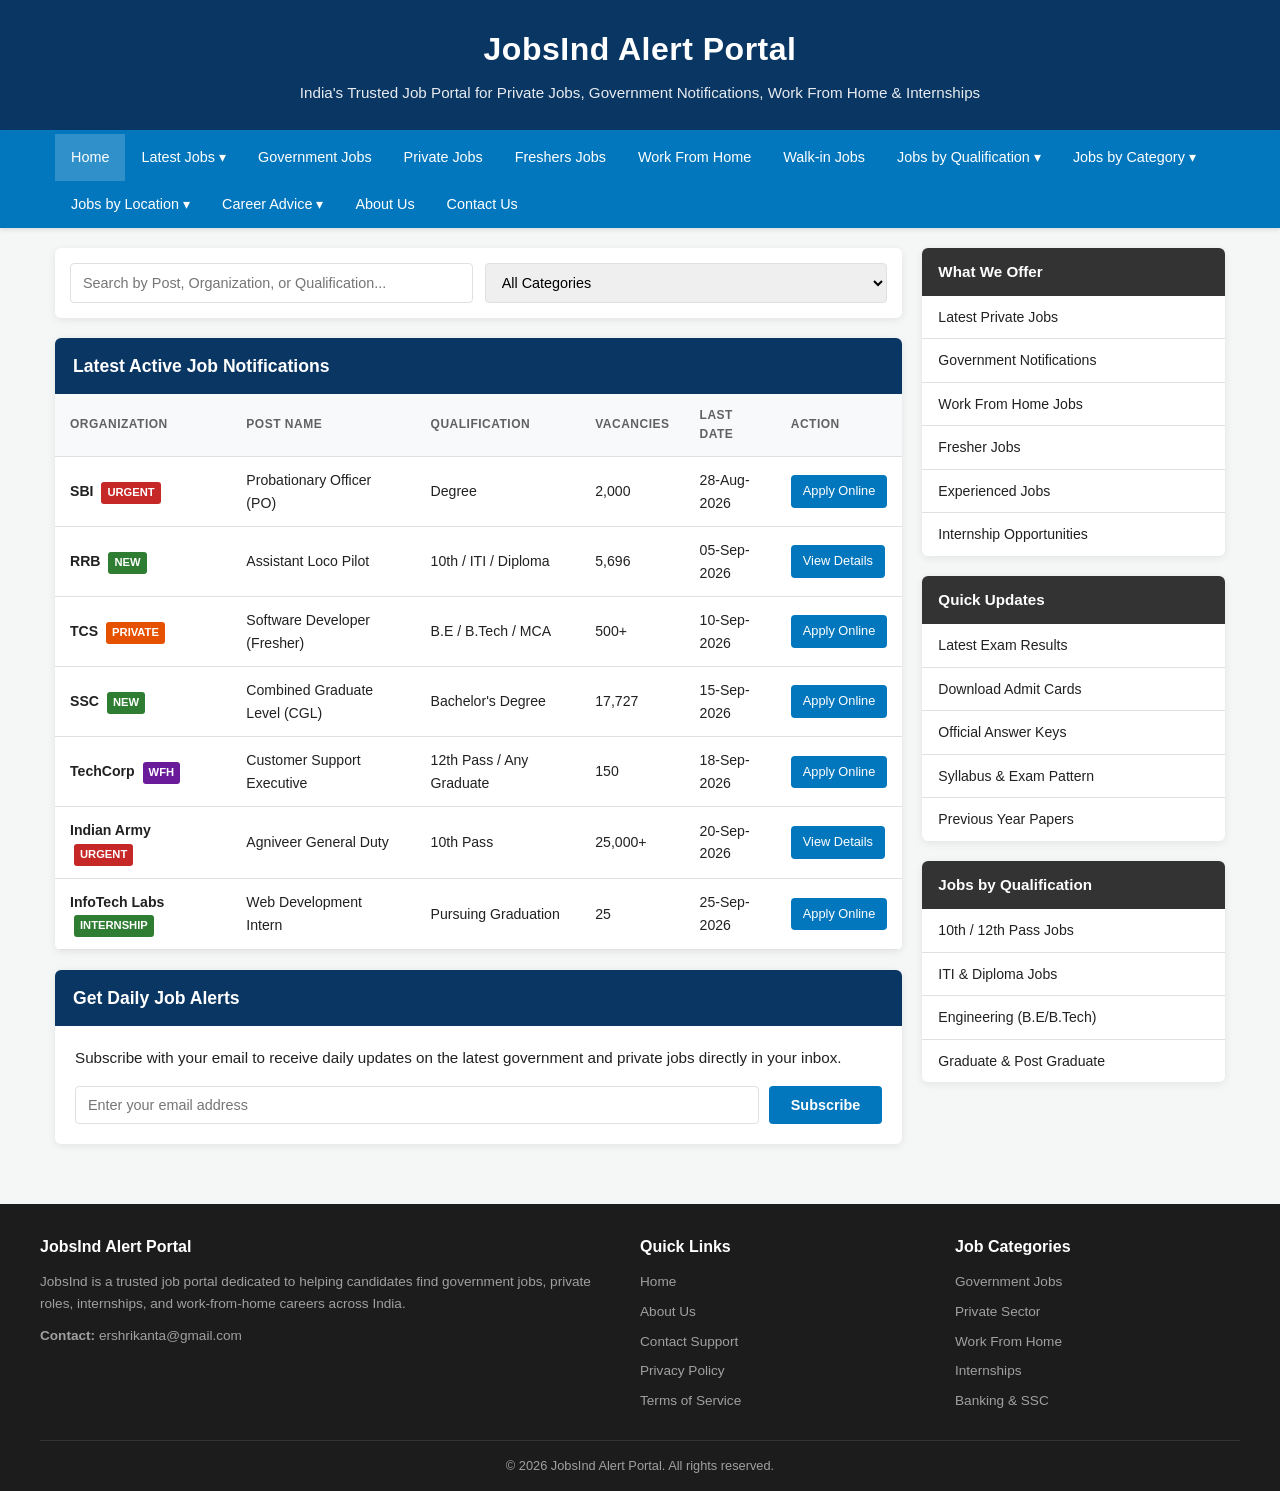
==== commit 12edce4d: "Update index.html" ====
--- a/index.html
+++ b/index.html
@@ -72,7 +72,7 @@
             <li><a href="#">Skill Development</a></li>
           </ul>
         </li>
-
+        <li><a href="about.html">About Us</a></li>
         <li><a href="contact.html">Contact Us</a></li>
       </ul>
     </nav>
@@ -279,4 +279,4 @@
 
   <script src="script.js"></script>
 </body>
-</html>+</html>
